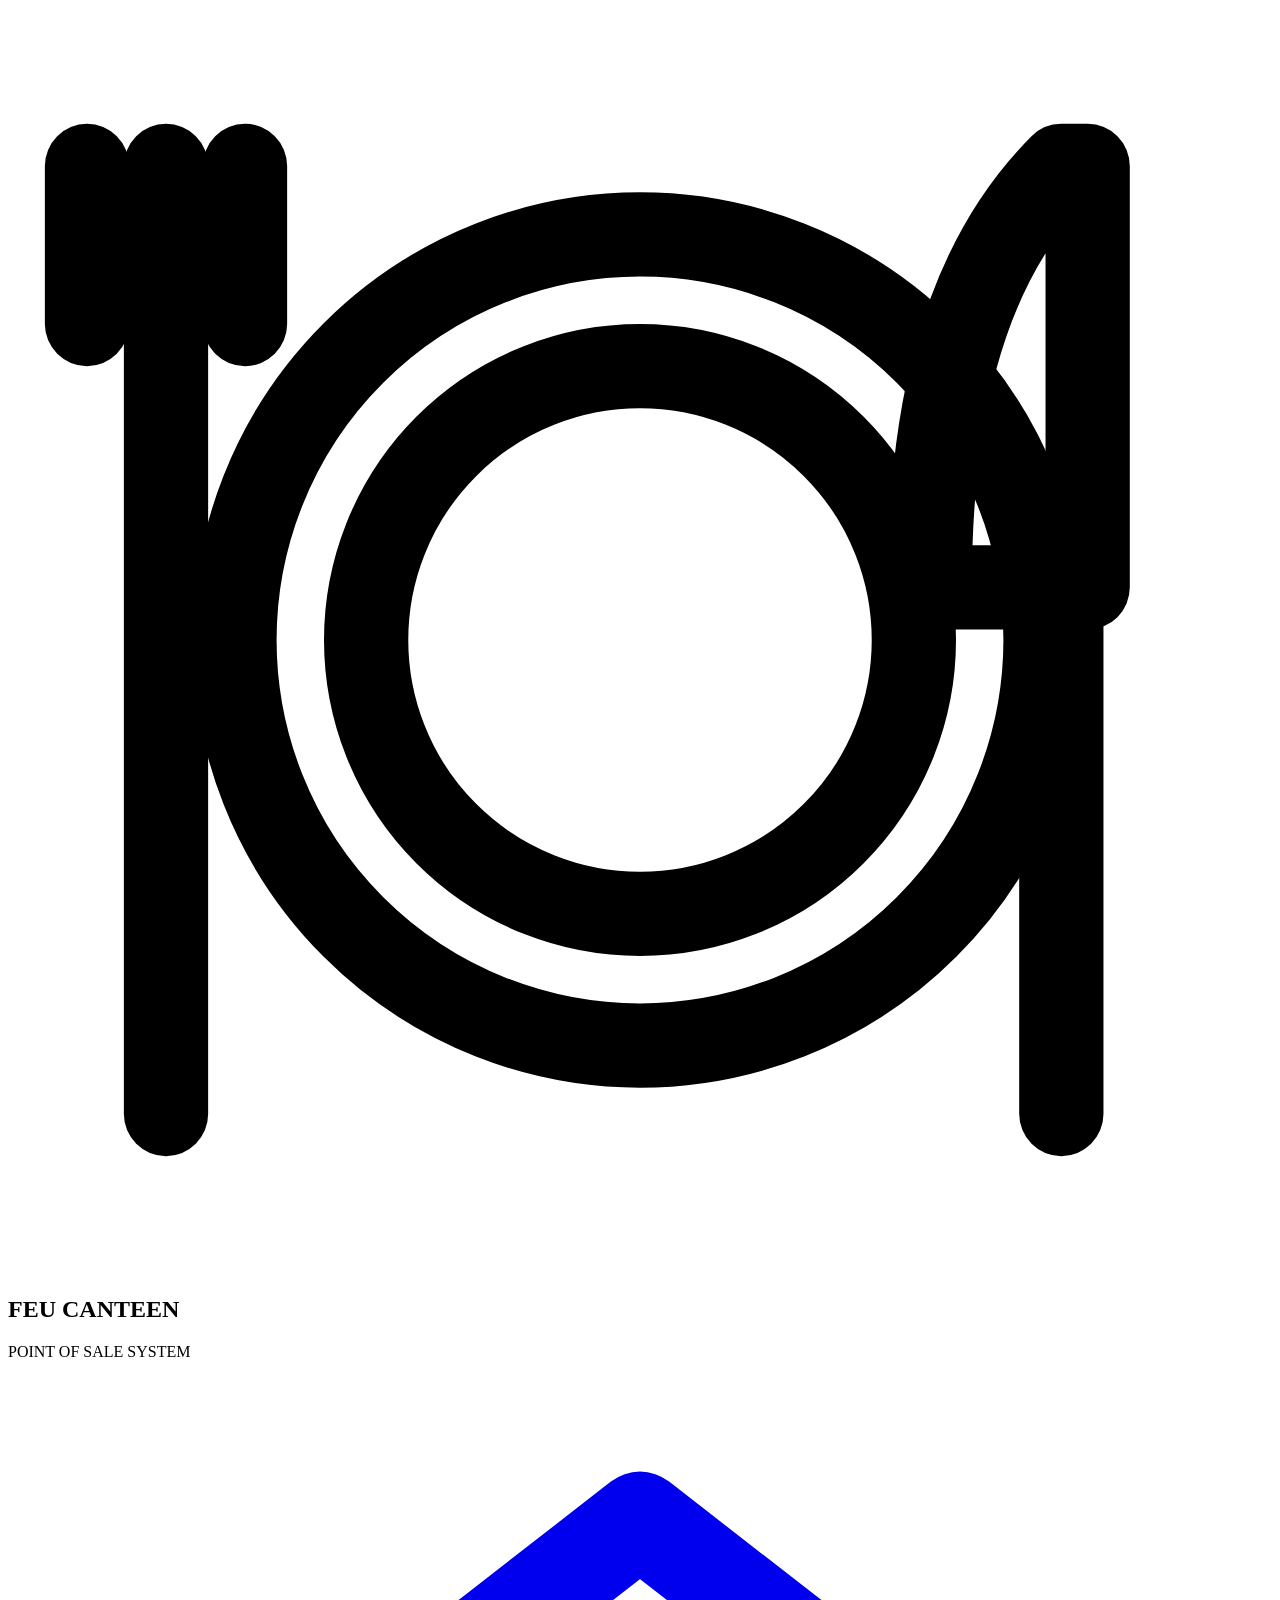
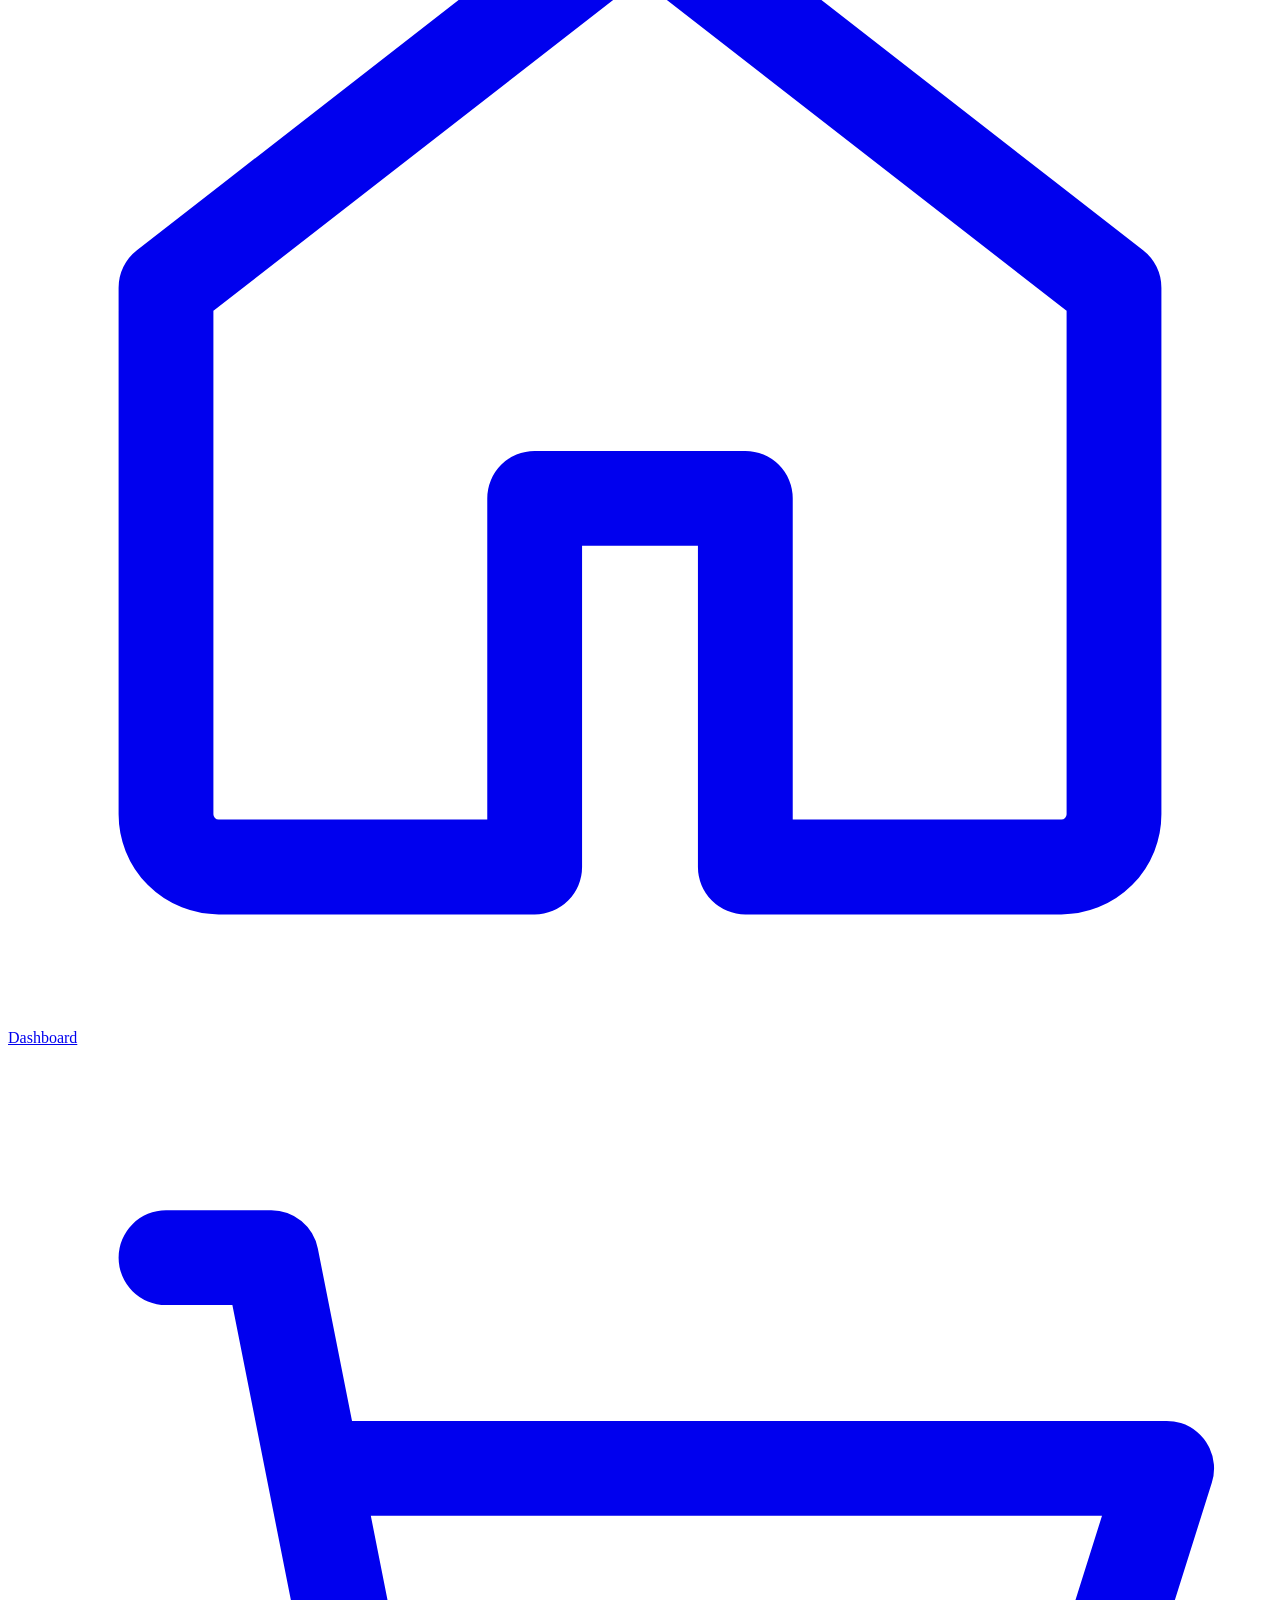
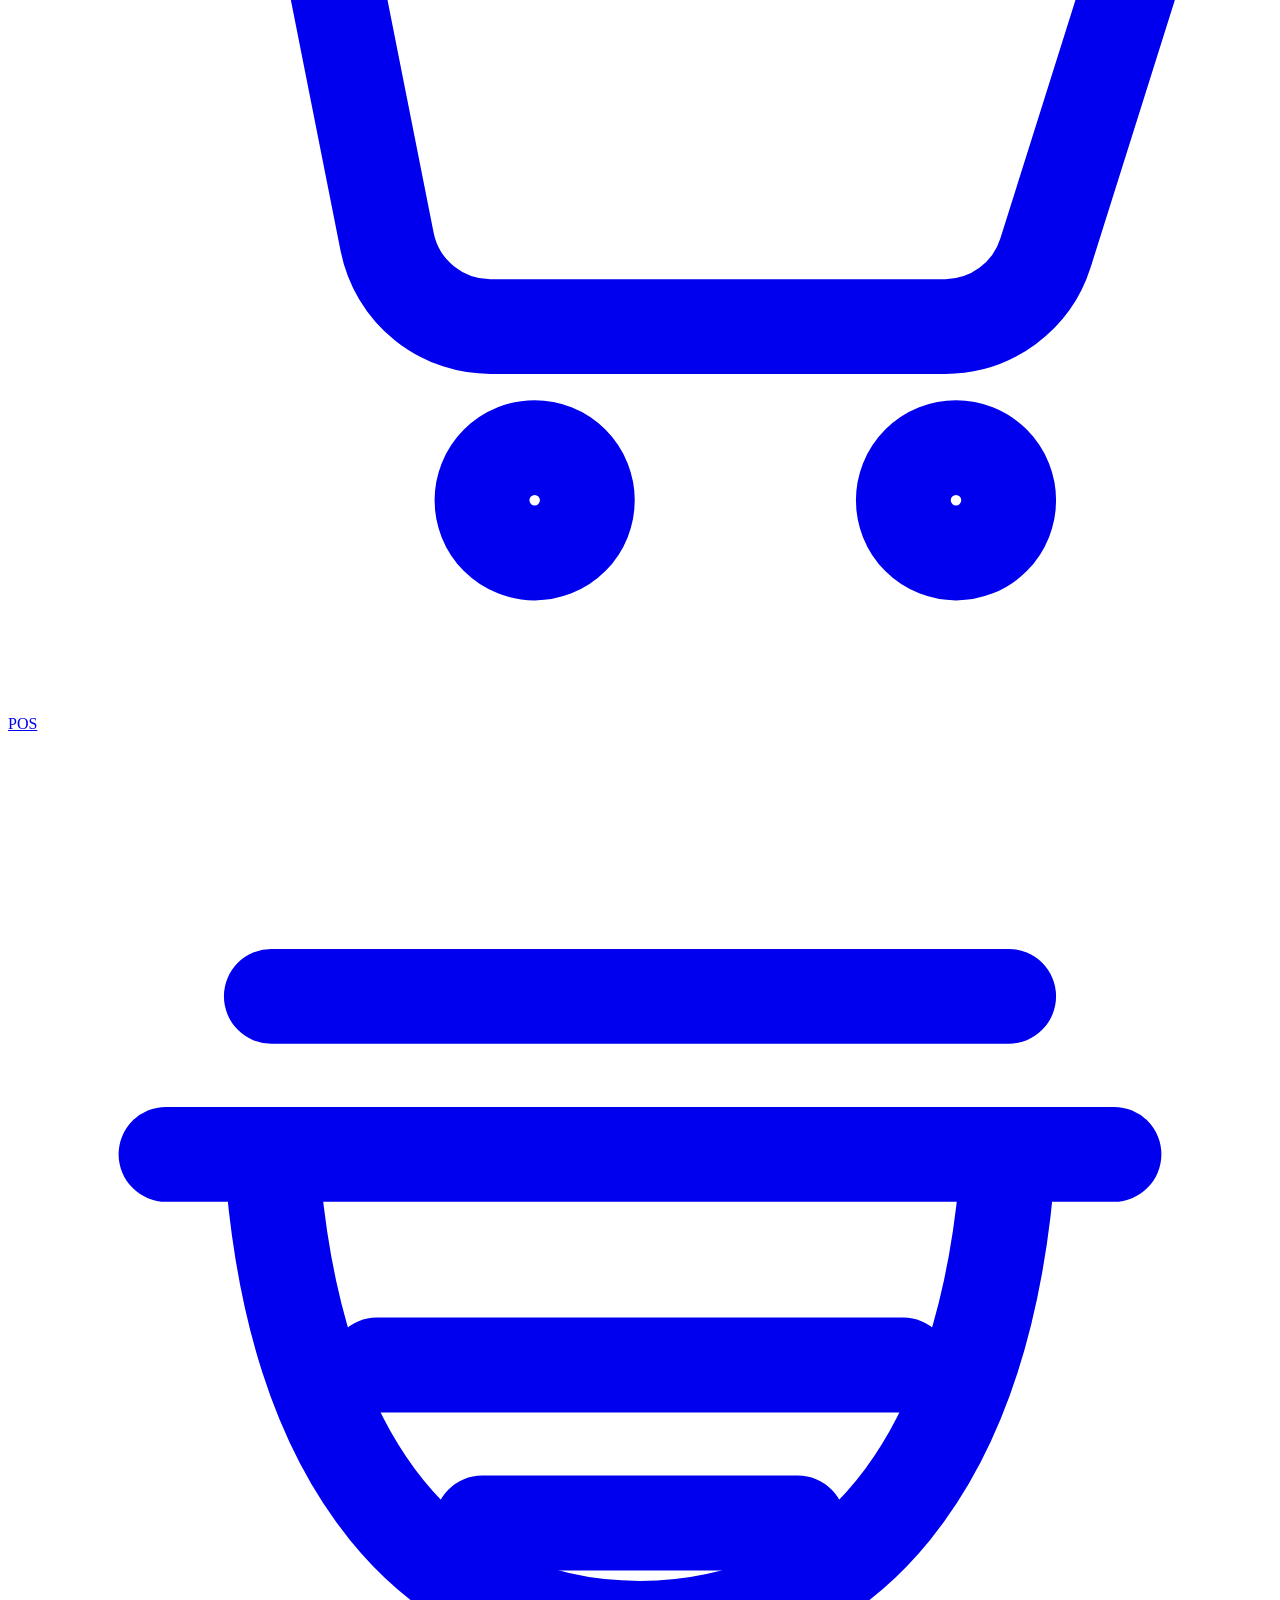
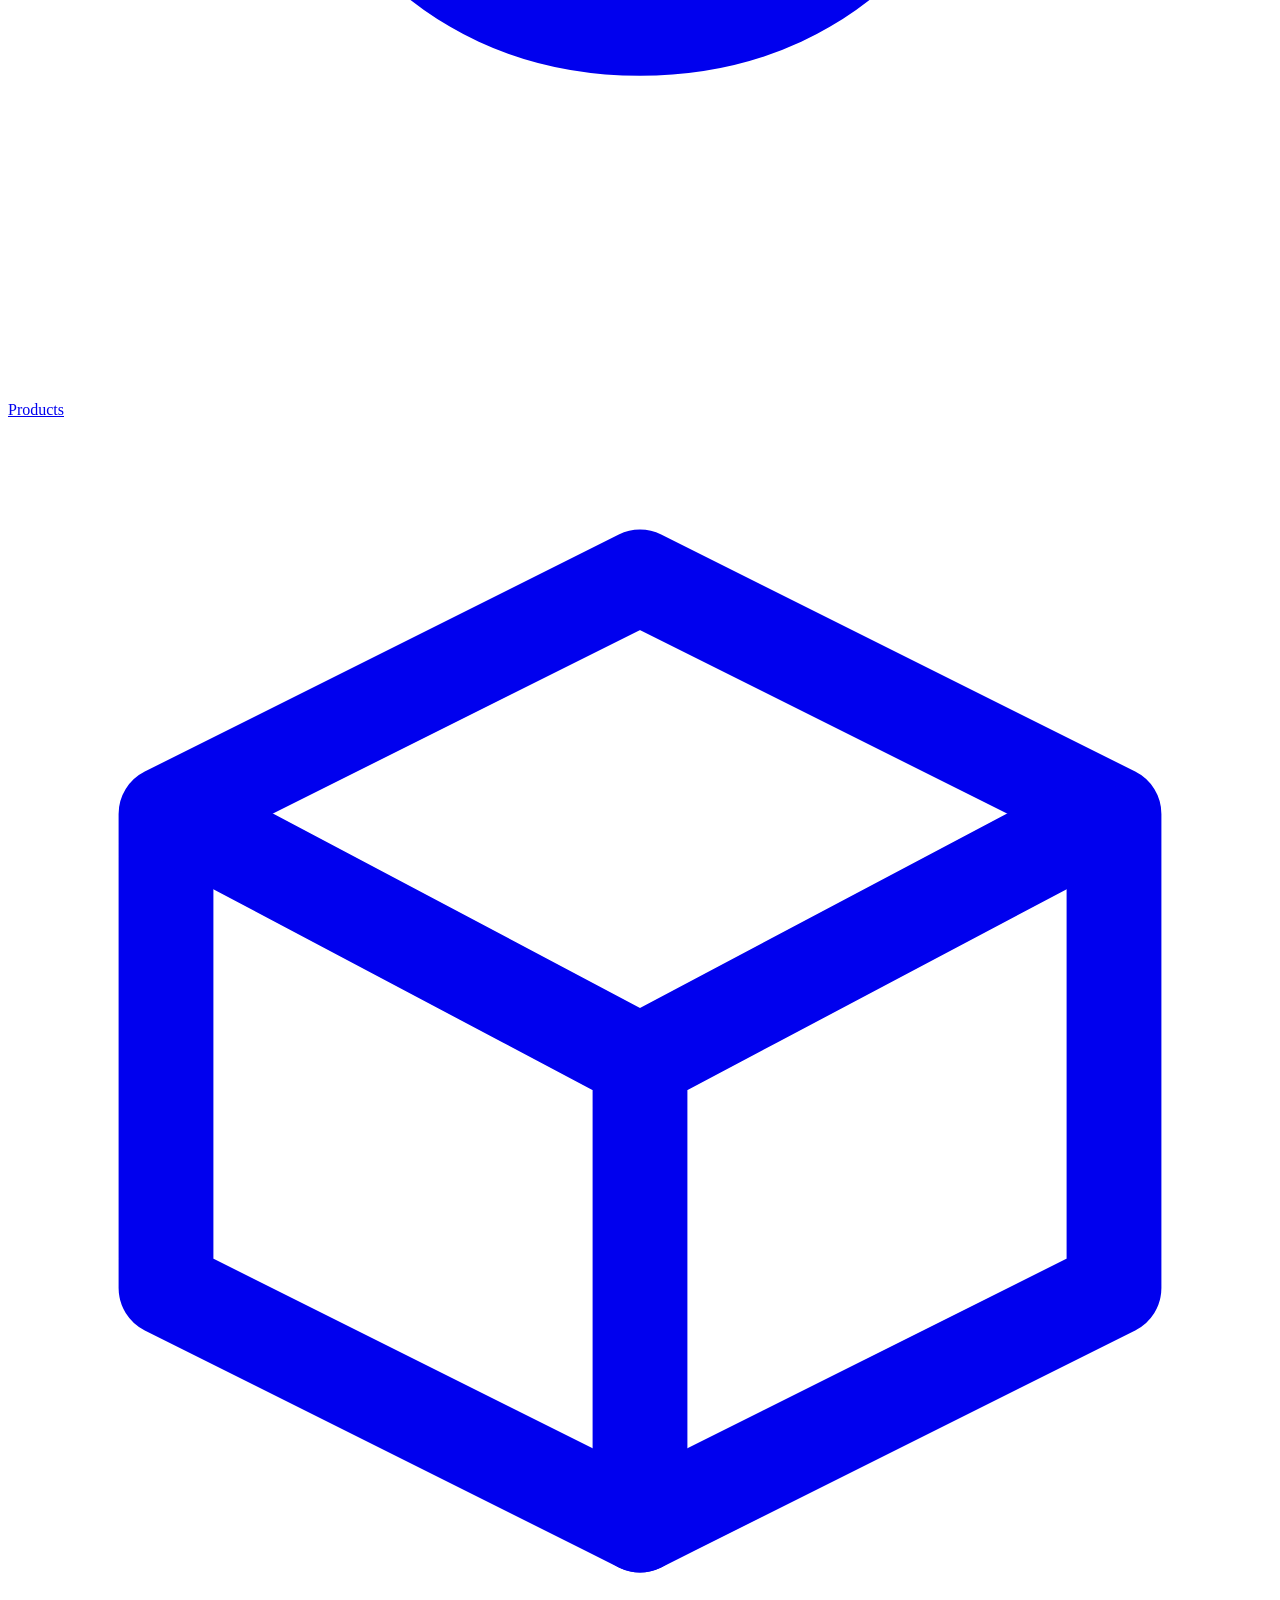
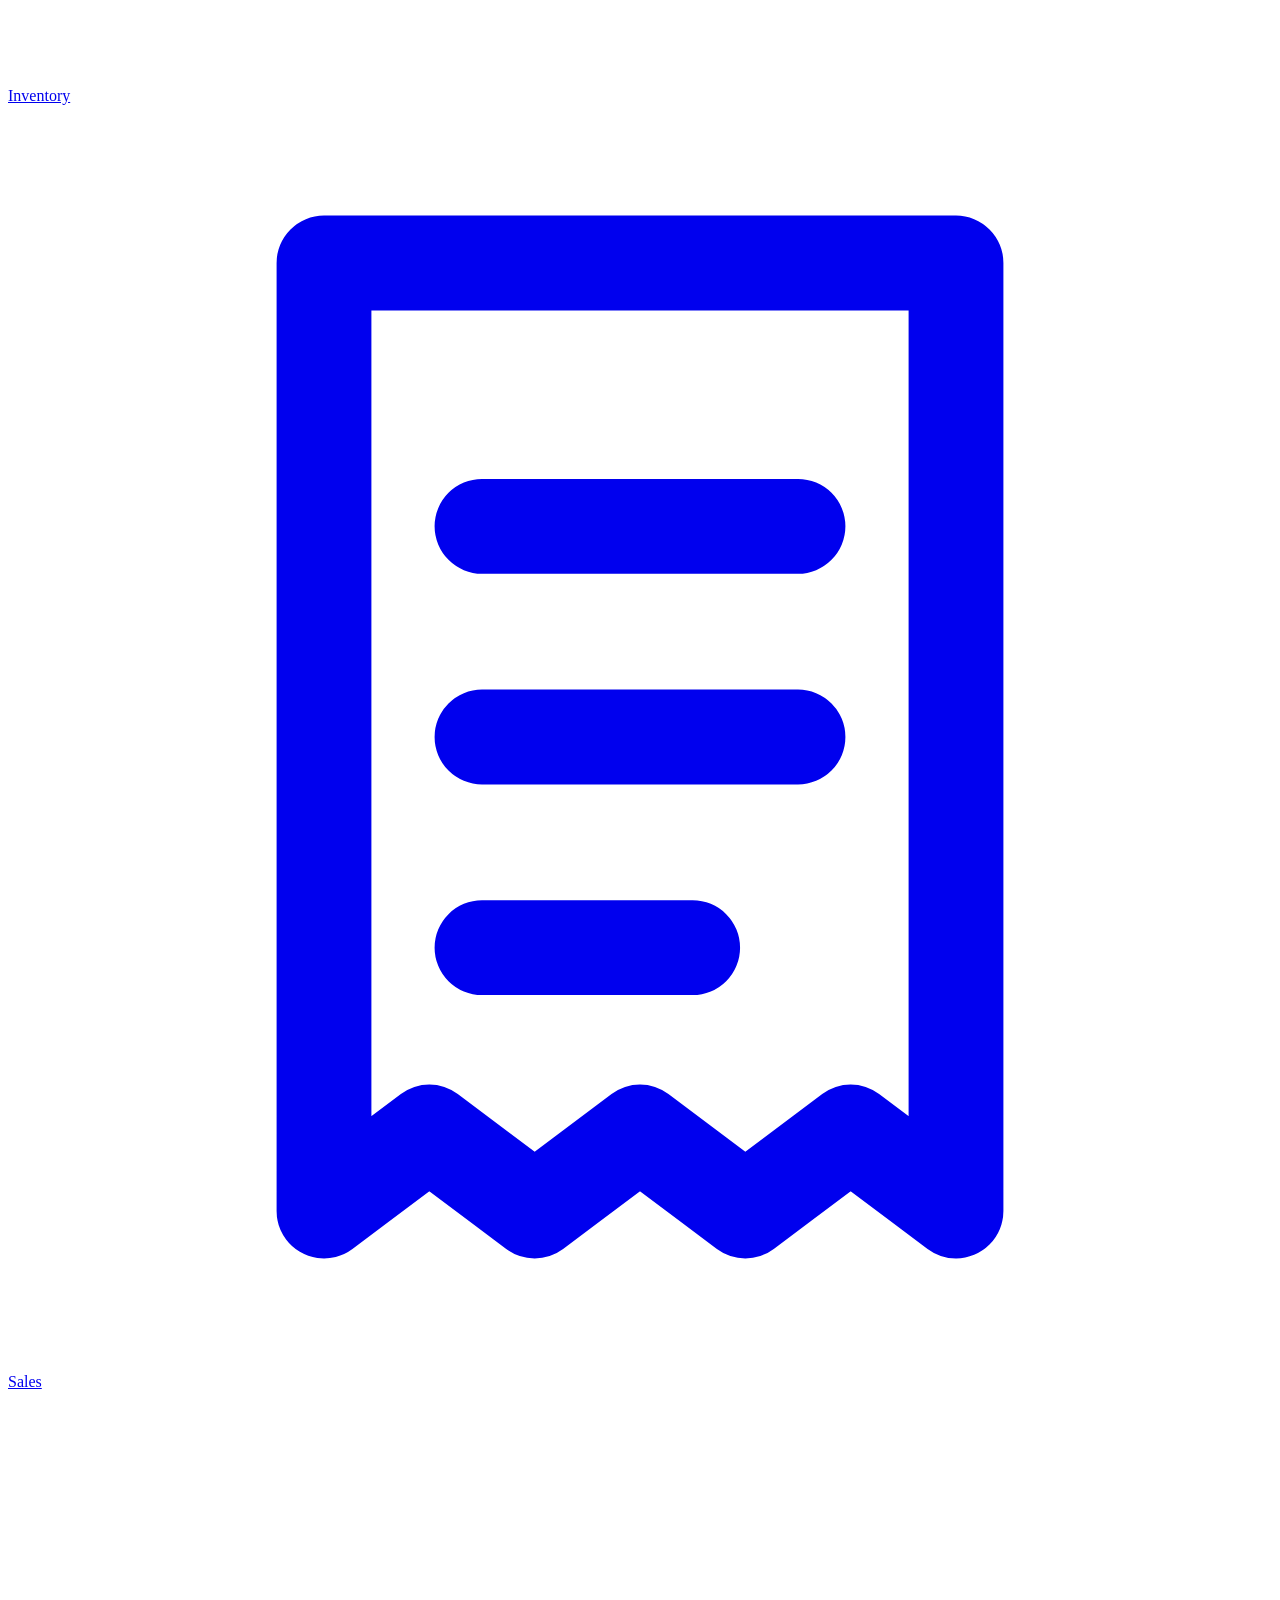
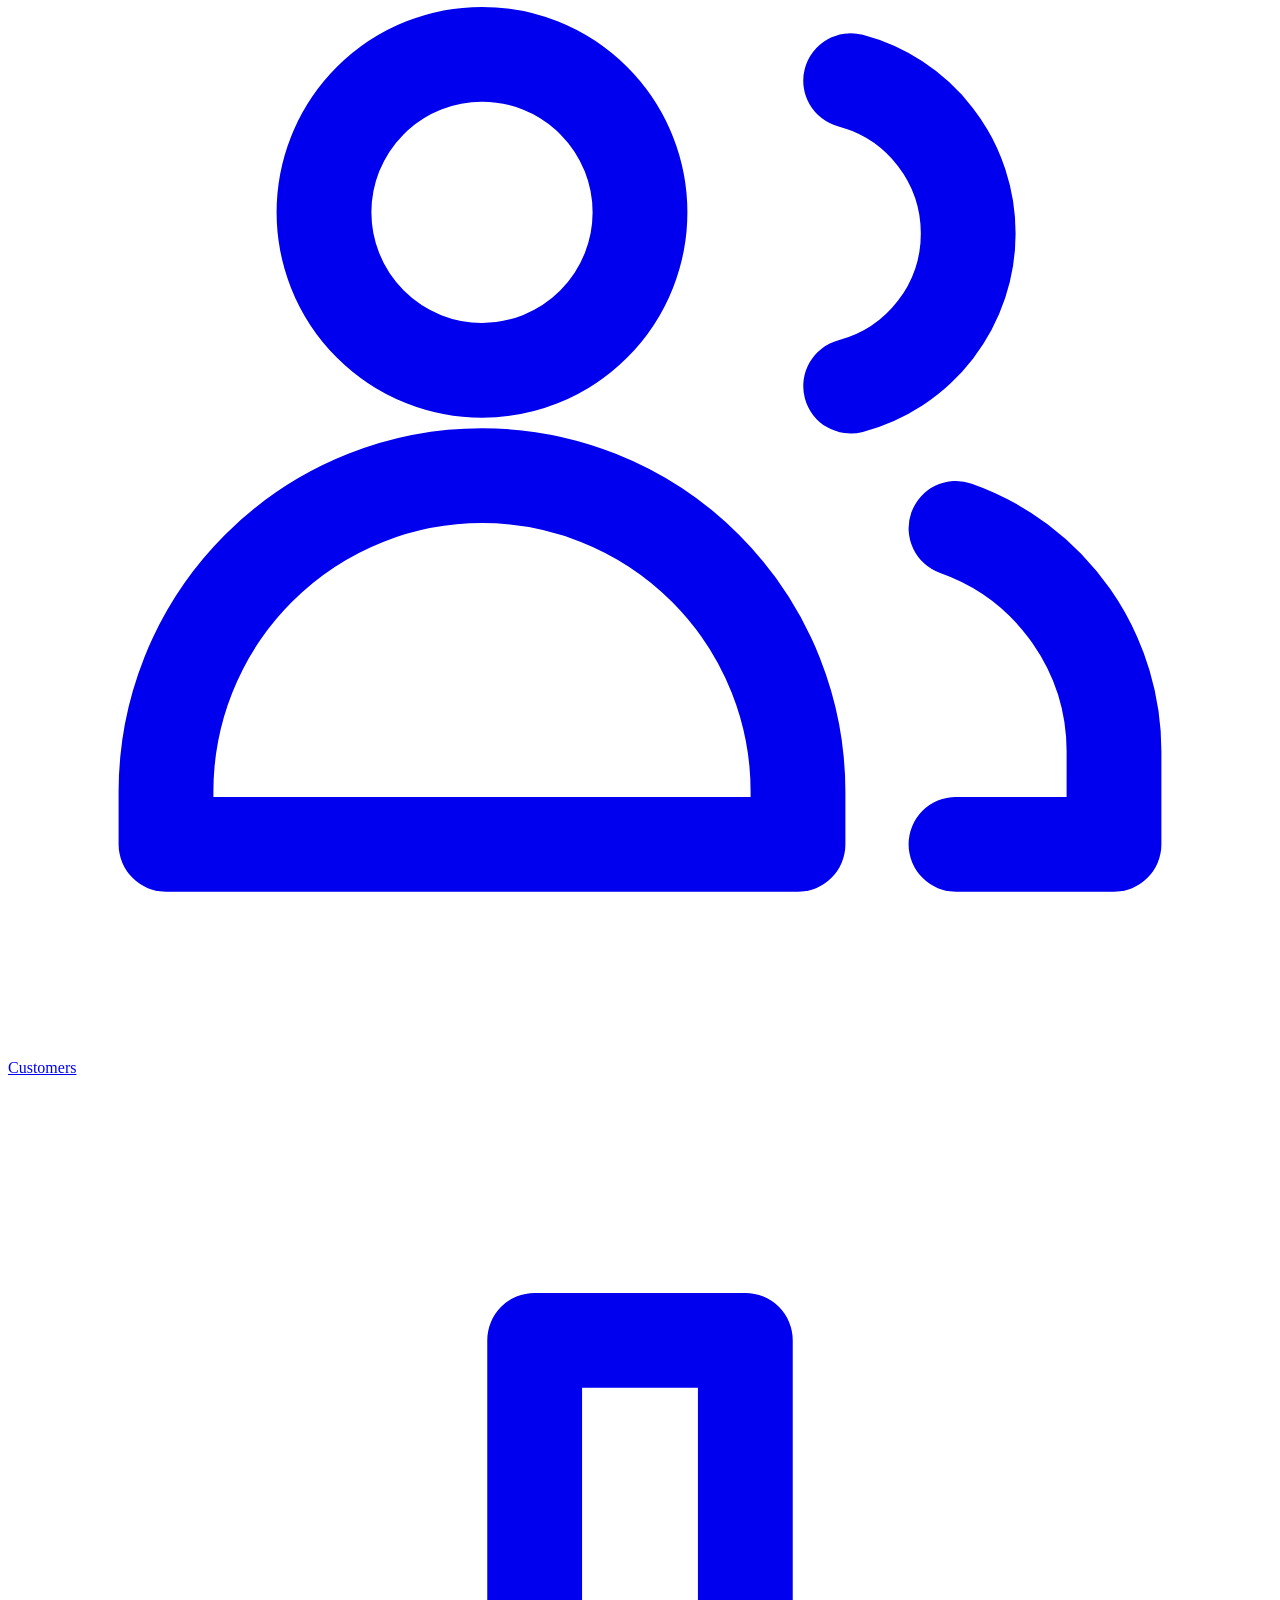
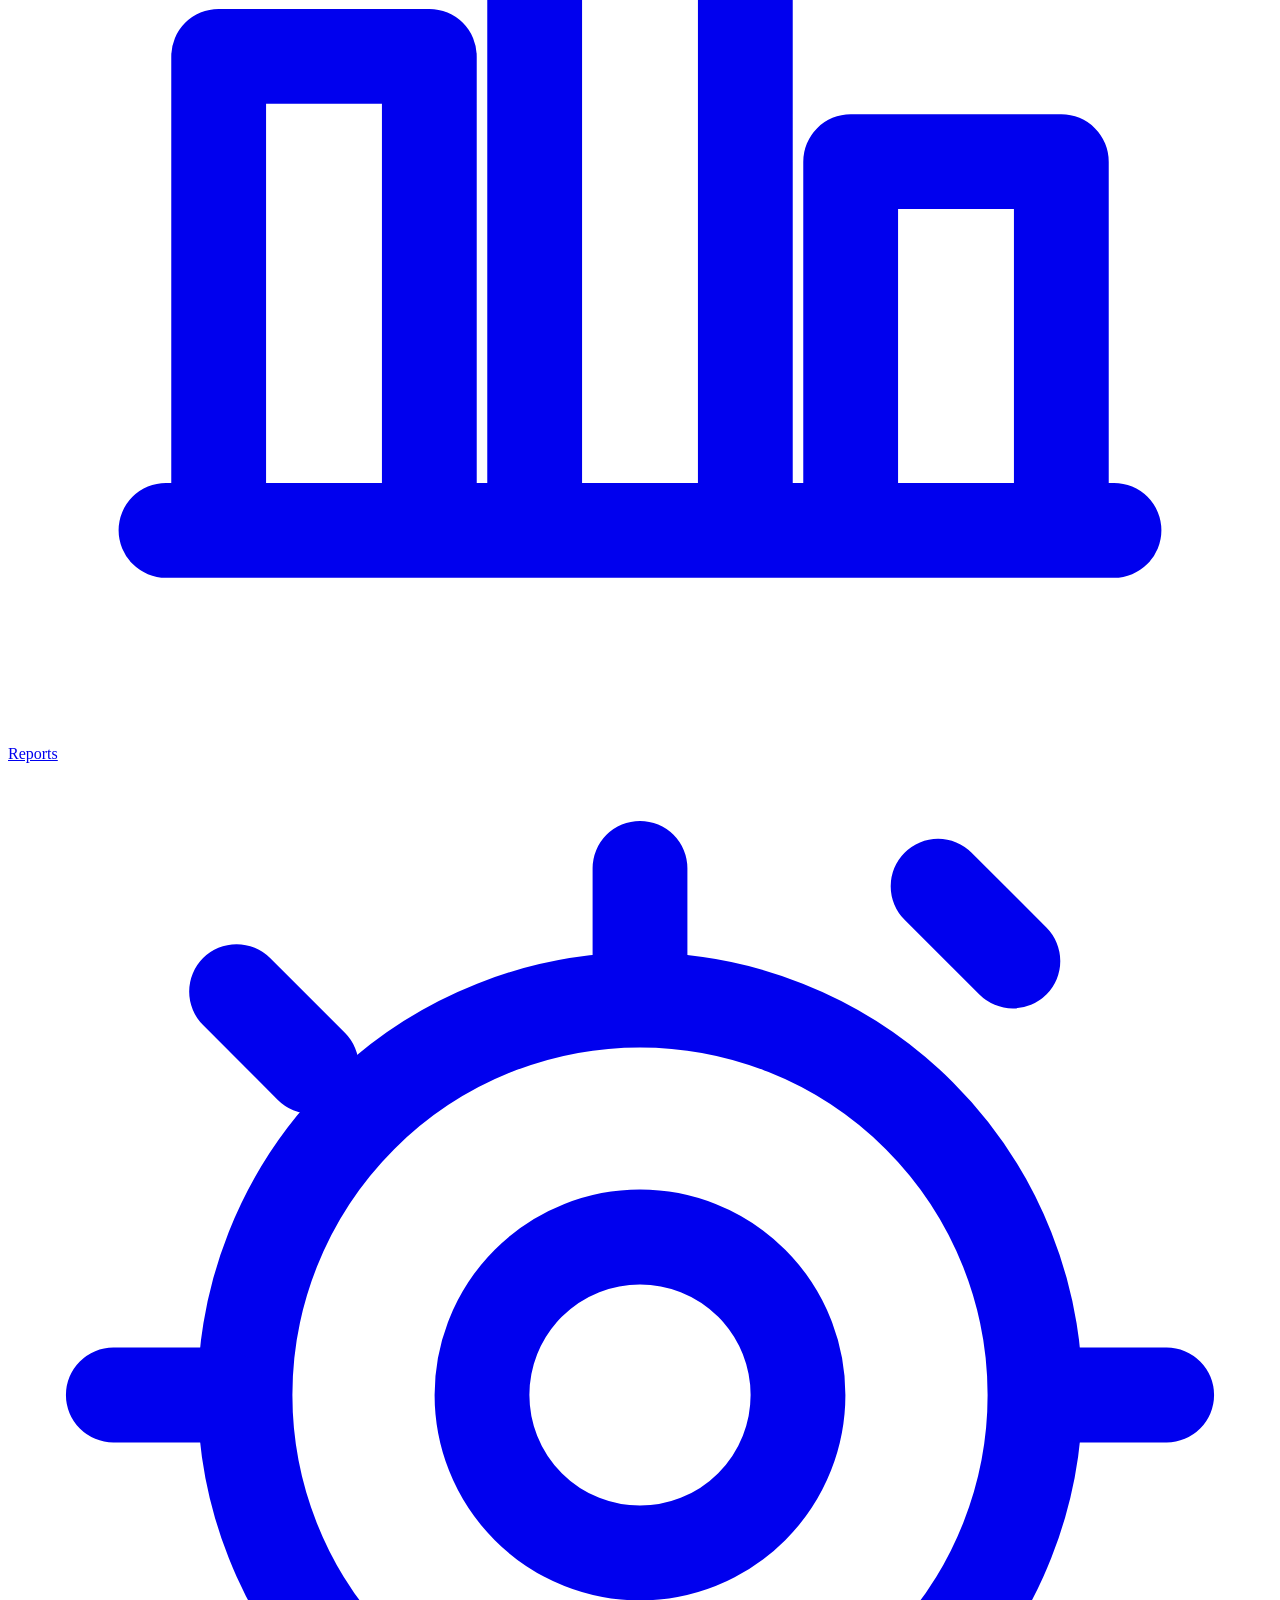
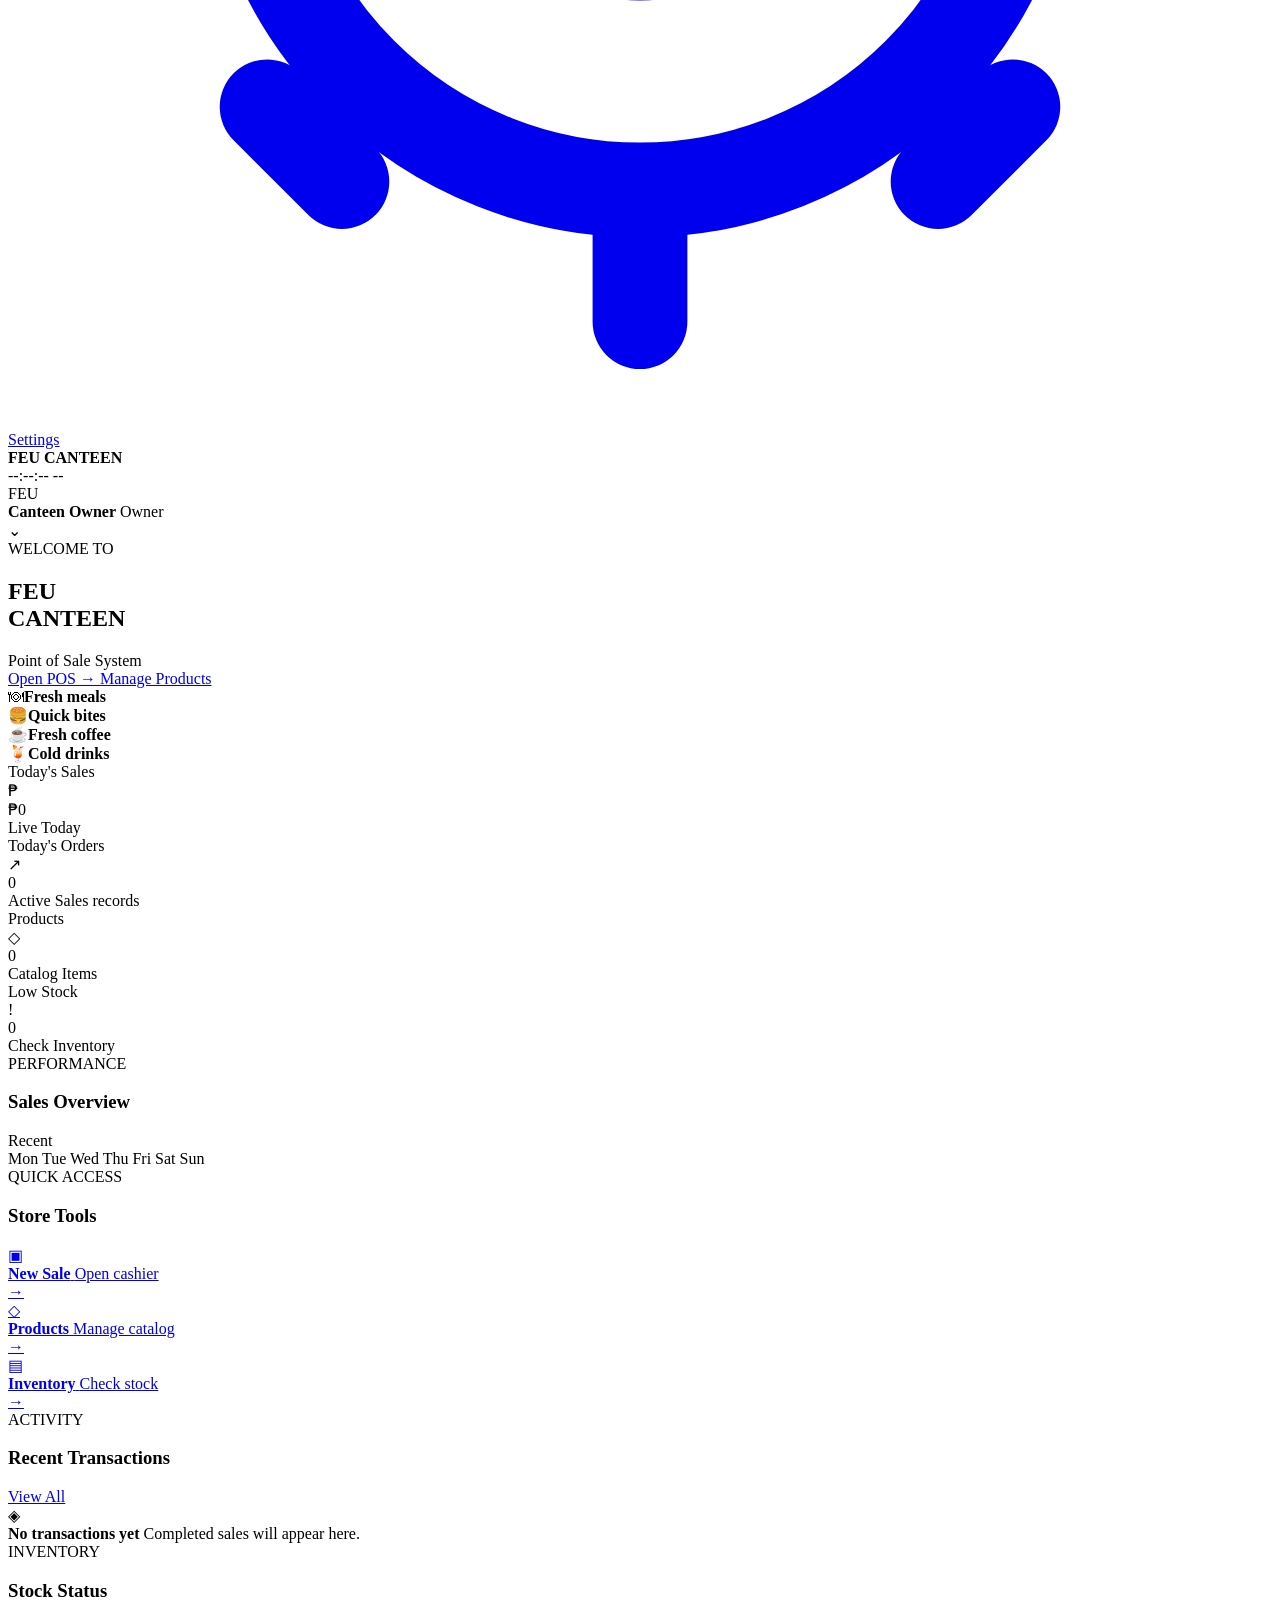
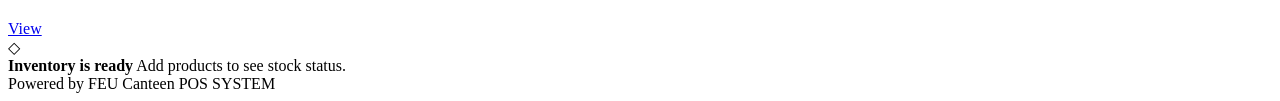
==== index.html @ 3f481189 "Add files via upload" ====
<!DOCTYPE html>
<html lang="en">
<head>
    <meta charset="UTF-8">
    <meta name="viewport" content="width=device-width, initial-scale=1.0">
    <title>FEU CANTEEN</title>
    <link rel="stylesheet" href="css/style.css">
    <link rel="stylesheet" href="css/canteen_motion.css">
    <link rel="stylesheet" href="css/canteen_theme.css">
</head>

<body>



    <aside class="sidebar">

        <div class="brand">
            <div class="brand-mark"><svg viewBox="0 0 24 24" fill="none" stroke="currentColor" stroke-width="1.6" stroke-linecap="round" stroke-linejoin="round" aria-hidden="true"><circle cx="12" cy="12" r="7.7"/><circle cx="12" cy="12" r="5.2"/><path d="M3 3v5m-1.5-5v3M4.5 3v3M3 8v13M20 3c-2 2-2.5 5-2.5 8h3V3zm0 8v10"/></svg></div>
            <div>
                <h1>FEU CANTEEN</h1><span>POINT OF SALE SYSTEM</span>
            </div>
        </div>

        <nav class="navigation">

            <a href="index.html" class="nav-item active">
                <span class="nav-icon"><svg viewBox="0 0 24 24" fill="none" stroke="currentColor" stroke-width="1.8" stroke-linecap="round" stroke-linejoin="round" aria-hidden="true"><path d="m3 10 9-7 9 7v10a1 1 0 0 1-1 1h-6v-7h-4v7H4a1 1 0 0 1-1-1z"/></svg></span>
                <span>Dashboard</span>
            </a>

            <a href="pages/pos.html" class="nav-item">
                <span class="nav-icon"><svg viewBox="0 0 24 24" fill="none" stroke="currentColor" stroke-width="1.8" stroke-linecap="round" stroke-linejoin="round" aria-hidden="true"><path d="M3 4h2l2.2 11.1a2 2 0 0 0 2 1.6h8.6a2 2 0 0 0 1.9-1.4L22 8H6"/><circle cx="10" cy="20" r="1"/><circle cx="18" cy="20" r="1"/></svg></span>
                <span>POS</span>
            </a>

            <a href="pages/products.html" class="nav-item">
                <span class="nav-icon"><svg viewBox="0 0 24 24" fill="none" stroke="currentColor" stroke-width="1.8" stroke-linecap="round" stroke-linejoin="round" aria-hidden="true"><path d="M3 8h18M5 8c.4 6 3.1 9 7 9s6.6-3 7-9"/><path d="M5 5h14M7 12h10M9 15h6"/></svg></span>
                <span>Products</span>
            </a>

            <a href="pages/inventory.html" class="nav-item">
                <span class="nav-icon"><svg viewBox="0 0 24 24" fill="none" stroke="currentColor" stroke-width="1.8" stroke-linecap="round" stroke-linejoin="round" aria-hidden="true"><path d="m12 3 9 4.5v9L12 21l-9-4.5v-9z"/><path d="m3.5 7.7 8.5 4.5 8.5-4.5M12 12.2V21"/></svg></span>
                <span>Inventory</span>
            </a>

            <a href="pages/sales.html" class="nav-item">
                <span class="nav-icon"><svg viewBox="0 0 24 24" fill="none" stroke="currentColor" stroke-width="1.8" stroke-linecap="round" stroke-linejoin="round" aria-hidden="true"><path d="M6 3h12v18l-2-1.5-2 1.5-2-1.5-2 1.5-2-1.5L6 21z"/><path d="M9 8h6M9 12h6M9 16h4"/></svg></span>
                <span>Sales</span>
            </a>

            <a href="pages/customers.html" class="nav-item">
                <span class="nav-icon"><svg viewBox="0 0 24 24" fill="none" stroke="currentColor" stroke-width="1.8" stroke-linecap="round" stroke-linejoin="round" aria-hidden="true"><circle cx="9" cy="8" r="3"/><path d="M3 20v-1a6 6 0 0 1 12 0v1zM16 5.5a3 3 0 0 1 0 5.8M18 14a4.5 4.5 0 0 1 3 4.3V20h-3"/></svg></span>
                <span>Customers</span>
            </a>

            <a href="pages/reports.html" class="nav-item">
                <span class="nav-icon"><svg viewBox="0 0 24 24" fill="none" stroke="currentColor" stroke-width="1.8" stroke-linecap="round" stroke-linejoin="round" aria-hidden="true"><path d="M4 20V11h4v9M10 20V5h4v15M16 20v-7h4v7M3 20h18"/></svg></span>
                <span>Reports</span>
            </a>
<a href="pages/settings.html" class="nav-item"><span class="nav-icon"><svg viewBox="0 0 24 24" fill="none" stroke="currentColor" stroke-width="1.8" stroke-linecap="round" stroke-linejoin="round" aria-hidden="true"><circle cx="12" cy="12" r="3"/><circle cx="12" cy="12" r="7.5"/><path d="M12 2v2m0 16v2M2 12h2m16 0h2m-4.34-9.66 1.42 1.42m-14.16 14.16 1.42 1.42m11.32 0 1.42-1.42M4.34 4.34 5.76 5.76"/></svg></span><span>Settings</span></a>
</nav>

    </aside>

    <main class="main-content">

        <header class="topbar">

            <div class="mobile-brand">
                <strong>FEU CANTEEN</strong>
            </div>

            <div class="topbar-right">

                <div class="live-time">
                    <span class="live-dot"></span>
                    <span id="liveTime">--:--:-- --</span>
                </div>

                <div class="profile">
                    <div class="profile-avatar"><span class="profile-avatar-text">FEU</span></div>

                    <div class="profile-info">
                        <strong>Canteen Owner</strong>
                        <span>Owner</span>
                    </div><span class="profile-chevron" aria-hidden="true">&#8964;</span>

                </div>

            </div>

        </header>

        <section class="dashboard">

            <div class="welcome">

                <div class="welcome-text">

                    <span class="eyebrow">
                        WELCOME TO
                    </span>

                    <h2>
                        FEU<br>
                        <span>CANTEEN</span>
                    </h2>
                    <div class="welcome-subtitle">Point of Sale System</div>

                    <div class="welcome-actions">

                        <a href="pages/pos.html" class="primary-button">
                            Open POS
                            <span>→</span>
                        </a>

                        <a href="pages/products.html" class="secondary-button">
                            Manage Products
                        </a>

                    </div>

                </div>

                <div class="canteen-display" aria-label="Canteen food selection"><div class="food-feature"><span>&#127869;</span><strong>Fresh meals</strong></div><div class="food-feature"><span>&#127828;</span><strong>Quick bites</strong></div><div class="food-feature"><span>&#9749;</span><strong>Fresh coffee</strong></div><div class="food-feature"><span>&#127865;</span><strong>Cold drinks</strong></div></div>

            </div>

            <div class="stats-grid">

                <div class="stat-card">

                    <div class="stat-top">
                        <span>Today's Sales</span>
                        <div class="stat-icon">₱</div>
                    </div>

                    <div class="stat-value">
                        ₱<span id="todaySales">0</span>
                    </div>

                    <div class="stat-bottom">
                        <span class="positive">Live</span>
                        <span>Today</span>
                    </div>

                </div>

                <div class="stat-card">

                    <div class="stat-top">
                        <span>Today's Orders</span>
                        <div class="stat-icon">↗</div>
                    </div>

                    <div class="stat-value" id="transactionCount">
                        0
                    </div>

                    <div class="stat-bottom">
                        <span class="positive">Active</span>
                        <span>Sales records</span>
                    </div>

                </div>

                <div class="stat-card">

                    <div class="stat-top">
                        <span>Products</span>
                        <div class="stat-icon">◇</div>
                    </div>

                    <div class="stat-value" id="productCount">
                        0
                    </div>

                    <div class="stat-bottom">
                        <span>Catalog</span>
                        <span>Items</span>
                    </div>

                </div>

                <div class="stat-card">

                    <div class="stat-top">
                        <span>Low Stock</span>
                        <div class="stat-icon">!</div>
                    </div>

                    <div class="stat-value" id="lowStockCount">
                        0
                    </div>

                    <div class="stat-bottom">
                        <span class="warning">Check</span>
                        <span>Inventory</span>
                    </div>

                </div>

            </div>

            <div class="content-grid">

                <div class="glass-panel sales-panel">

                    <div class="panel-header">

                        <div>
                            <span class="panel-label">
                                PERFORMANCE
                            </span>

                            <h3>
                                Sales Overview
                            </h3>
                        </div>

                        <span class="period">
                            Recent
                        </span>

                    </div>

                    <div class="chart">

                        <div class="chart-line line-one"></div>
                        <div class="chart-line line-two"></div>
                        <div class="chart-line line-three"></div>
                        <div class="chart-line line-four"></div>

                        <div class="chart-bars">

                            <div class="bar" style="height: 32%">
                                <span></span>
                            </div>

                            <div class="bar" style="height: 48%">
                                <span></span>
                            </div>

                            <div class="bar" style="height: 40%">
                                <span></span>
                            </div>

                            <div class="bar" style="height: 65%">
                                <span></span>
                            </div>

                            <div class="bar" style="height: 52%">
                                <span></span>
                            </div>

                            <div class="bar" style="height: 78%">
                                <span></span>
                            </div>

                            <div class="bar active-bar" style="height: 92%">
                                <span></span>
                            </div>

                        </div>

                        <div class="chart-days">
                            <span>Mon</span>
                            <span>Tue</span>
                            <span>Wed</span>
                            <span>Thu</span>
                            <span>Fri</span>
                            <span>Sat</span>
                            <span>Sun</span>
                        </div>

                    </div>

                </div>

                <div class="glass-panel quick-panel">

                    <div class="panel-header">

                        <div>
                            <span class="panel-label">
                                QUICK ACCESS
                            </span>

                            <h3>
                                Store Tools
                            </h3>
                        </div>

                    </div>

                    <div class="quick-actions">

                        <a href="pages/pos.html" class="quick-action">
                            <div class="quick-icon">▣</div>
                            <div>
                                <strong>New Sale</strong>
                                <span>Open cashier</span>
                            </div>
                            <b>→</b>
                        </a>

                        <a href="pages/products.html" class="quick-action">
                            <div class="quick-icon">◇</div>
                            <div>
                                <strong>Products</strong>
                                <span>Manage catalog</span>
                            </div>
                            <b>→</b>
                        </a>

                        <a href="pages/inventory.html" class="quick-action">
                            <div class="quick-icon">▤</div>
                            <div>
                                <strong>Inventory</strong>
                                <span>Check stock</span>
                            </div>
                            <b>→</b>
                        </a>

                    </div>

                </div>

            </div>

            <div class="bottom-grid">

                <div class="glass-panel recent-panel">

                    <div class="panel-header">

                        <div>
                            <span class="panel-label">
                                ACTIVITY
                            </span>

                            <h3>
                                Recent Transactions
                            </h3>
                        </div>

                        <a href="pages/sales.html">
                            View All
                        </a>

                    </div>

                    <div id="recentTransactions" class="transactions">

                        <div class="empty-state">
                            <div class="empty-icon">◈</div>
                            <strong>No transactions yet</strong>
                            <span>Completed sales will appear here.</span>
                        </div>

                    </div>

                </div>

                <div class="glass-panel stock-panel">

                    <div class="panel-header">

                        <div>
                            <span class="panel-label">
                                INVENTORY
                            </span>

                            <h3>
                                Stock Status
                            </h3>
                        </div>

                        <a href="pages/inventory.html">
                            View
                        </a>

                    </div>

                    <div id="stockStatus" class="stock-list">

                        <div class="empty-state">
                            <div class="empty-icon">◇</div>
                            <strong>Inventory is ready</strong>
                            <span>Add products to see stock status.</span>
                        </div>

                    </div>

                </div>

            </div>

        </section>

        <footer>
            <span>Powered by FEU Canteen</span>
            <span>POS SYSTEM</span>
        </footer>

    </main>

    <script src="js/store-scope.js"></script>
    <script src="js/app.js"></script>

</body>
</html>
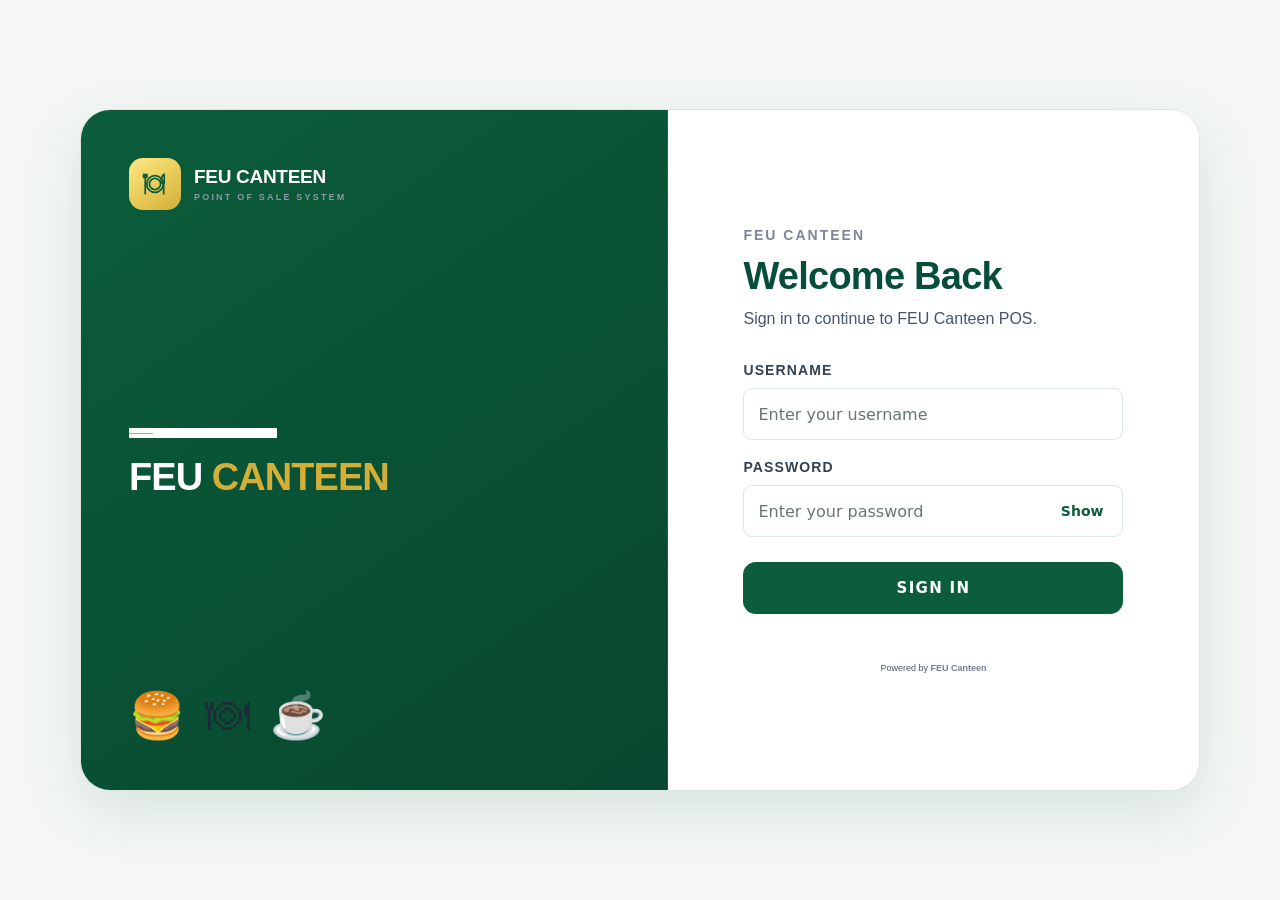
==== commit 19ae1c83: "Add files via upload" ====
--- a/index.html
+++ b/index.html
@@ -7,6 +7,7 @@
     <link rel="stylesheet" href="css/style.css">
     <link rel="stylesheet" href="css/canteen_motion.css">
     <link rel="stylesheet" href="css/canteen_theme.css">
+    <link rel="stylesheet" href="css/rent.css">
 </head>
 
 <body>
@@ -406,7 +407,7 @@
 
     </main>
 
-    <script src="js/store-scope.js"></script>
+    <script src="js/rent.js"></script>
     <script src="js/app.js"></script>
 
 </body>
--- a/css/style.css
+++ b/css/style.css
@@ -0,0 +1,1473 @@
+* {
+    box-sizing: border-box;
+    margin: 0;
+    padding: 0;
+}
+
+html {
+    scroll-behavior: smooth;
+}
+
+body {
+    min-height: 100vh;
+    font-family: Inter, Arial, sans-serif;
+    background: #080b14;
+    color: #f8fafc;
+    overflow-x: hidden;
+}
+
+a {
+    color: inherit;
+    text-decoration: none;
+}
+
+
+
+
+
+
+
+
+
+
+
+
+
+
+
+
+
+
+
+
+
+
+
+.sidebar {
+    position: fixed;
+    top: 0;
+    left: 0;
+    width: 260px;
+    height: 100vh;
+    padding: 28px 18px;
+    display: flex;
+    flex-direction: column;
+    background: rgba(8, 11, 20, 0.72);
+    border-right: 1px solid rgba(255, 255, 255, 0.08);
+
+    z-index: 20;
+}
+
+.brand {
+    display: flex;
+    align-items: center;
+    gap: 12px;
+    padding: 0 10px 35px;
+}
+
+.brand-mark {
+    width: 42px;
+    height: 42px;
+    display: grid;
+    place-items: center;
+    border-radius: 12px;
+    background: linear-gradient(135deg, #ffffff, #D4AF37);
+    color: #1F2937;
+    font-size: 21px;
+    font-weight: 800;
+    box-shadow: 0 0 30px rgba(212, 175, 55, 0.25);
+}
+
+.brand h1 {
+    font-size: 18px;
+    letter-spacing: -0.5px;
+}
+
+.brand span {
+    display: block;
+    margin-top: 2px;
+    color: #8b93a7;
+    font-size: 10px;
+    letter-spacing: 1.5px;
+    text-transform: uppercase;
+}
+
+.navigation {
+    display: flex;
+    flex-direction: column;
+    gap: 7px;
+}
+
+.nav-item {
+    position: relative;
+    display: flex;
+    align-items: center;
+    gap: 13px;
+    padding: 12px 14px;
+    border-radius: 10px;
+    color: #8e96aa;
+    font-size: 13px;
+    font-weight: 500;
+    transition: 0.3s ease;
+}
+
+.nav-item:hover {
+    color: #ffffff;
+    background: rgba(255, 255, 255, 0.06);
+    transform: translateX(4px);
+}
+
+.nav-item.active {
+    color: #ffffff;
+    background: rgba(255, 255, 255, 0.09);
+    box-shadow: inset 0 0 0 1px rgba(255, 255, 255, 0.06);
+}
+
+.nav-item.active::before {
+    content: "";
+    position: absolute;
+    left: 0;
+    width: 3px;
+    height: 20px;
+    border-radius: 0 5px 5px 0;
+    background: #D4AF37;
+    box-shadow: 0 0 15px rgba(212, 175, 55, 0.8);
+}
+
+.nav-icon {
+    width: 21px;
+    text-align: center;
+    font-size: 17px;
+}
+
+.sidebar-bottom {
+    margin-top: auto;
+}
+
+.system-status {
+    display: flex;
+    align-items: center;
+    gap: 10px;
+    margin: 18px 5px 0;
+    padding: 12px;
+    border: 1px solid rgba(255, 255, 255, 0.07);
+    border-radius: 12px;
+    background: rgba(255, 255, 255, 0.035);
+}
+
+.status-dot {
+    width: 8px;
+    height: 8px;
+    flex-shrink: 0;
+    border-radius: 50%;
+    background: #34d399;
+    box-shadow: 0 0 12px rgba(52, 211, 153, 0.8);
+    animation: pulse 2s infinite;
+}
+
+@keyframes pulse {
+    50% {
+        opacity: 0.4;
+        transform: scale(0.75);
+    }
+}
+
+.system-status strong {
+    display: block;
+    font-size: 11px;
+}
+
+.system-status small {
+    display: block;
+    margin-top: 3px;
+    color: #71798d;
+    font-size: 9px;
+}
+
+.main-content {
+    min-height: 100vh;
+    margin-left: 260px;
+}
+
+.topbar {
+    height: 78px;
+    padding: 0 42px;
+    display: flex;
+    align-items: center;
+    justify-content: space-between;
+    border-bottom: 1px solid rgba(255, 255, 255, 0.07);
+    background: rgba(8, 11, 20, 0.32);
+
+}
+
+.mobile-brand {
+    display: none;
+}
+
+.topbar-right {
+    width: 100%;
+    display: flex;
+    justify-content: flex-end;
+    align-items: center;
+    gap: 28px;
+}
+
+.live-time {
+    display: flex;
+    align-items: center;
+    gap: 8px;
+    color: #9da5b8;
+    font-size: 12px;
+    font-variant-numeric: tabular-nums;
+}
+
+.live-dot {
+    width: 6px;
+    height: 6px;
+    border-radius: 50%;
+    background: #34d399;
+    box-shadow: 0 0 10px #34d399;
+}
+
+.profile {
+    display: flex;
+    align-items: center;
+    gap: 10px;
+}
+
+.profile-avatar {
+    width: 36px;
+    height: 36px;
+    display: grid;
+    place-items: center;
+    border-radius: 50%;
+    background: linear-gradient(135deg, #D4AF37, #F5E8B0);
+    color: #0B5D3B;
+    font-weight: 800;
+    font-size: 13px;
+}
+
+.profile-info strong {
+    display: block;
+    font-size: 12px;
+}
+
+.profile-info span {
+    display: block;
+    margin-top: 2px;
+    color: #747d91;
+    font-size: 10px;
+}
+
+.dashboard {
+    max-width: 1500px;
+    margin: auto;
+    padding: 38px 42px 30px;
+}
+
+.welcome {
+    position: relative;
+    min-height: 320px;
+    display: flex;
+    justify-content: space-between;
+    align-items: center;
+    padding: 45px 55px;
+    overflow: hidden;
+    border: 1px solid rgba(255, 255, 255, 0.08);
+    border-radius: 25px;
+    background: linear-gradient(120deg, rgba(255, 255, 255, 0.075), rgba(255, 255, 255, 0.025));
+
+    animation: reveal 0.8s ease both;
+}
+
+.welcome::after {
+    content: "";
+    position: absolute;
+    width: 400px;
+    height: 400px;
+    right: 10%;
+    top: -250px;
+    border-radius: 50%;
+    border: 1px solid rgba(255, 255, 255, 0.08);
+}
+
+.eyebrow,
+.panel-label {
+    color: #D4AF37;
+    font-size: 9px;
+    font-weight: 700;
+    letter-spacing: 2.5px;
+}
+
+.welcome h2 {
+    margin-top: 12px;
+    font-family: "Playfair Display", Georgia, serif;
+    font-size: clamp(40px, 5vw, 66px);
+    line-height: 0.98;
+    letter-spacing: -2px;
+}
+
+.welcome h2 span {
+    color: #D4AF37;
+}
+
+.welcome p {
+    max-width: 480px;
+    margin-top: 20px;
+    color: #8d96aa;
+    font-size: 13px;
+    line-height: 1.8;
+}
+
+.welcome-actions {
+    display: flex;
+    gap: 10px;
+    margin-top: 27px;
+}
+
+.primary-button,
+.secondary-button {
+    display: inline-flex;
+    align-items: center;
+    justify-content: center;
+    gap: 18px;
+    min-height: 45px;
+    padding: 0 18px;
+    border-radius: 9px;
+    font-size: 11px;
+    font-weight: 700;
+    transition: 0.3s ease;
+}
+
+.primary-button {
+    color: #151221;
+    background: #f8fafc;
+}
+
+.primary-button:hover {
+    transform: translateY(-3px);
+    box-shadow: 0 12px 30px rgba(255, 255, 255, 0.15);
+}
+
+.secondary-button {
+    color: #d9ddea;
+    border: 1px solid rgba(255, 255, 255, 0.12);
+    background: rgba(255, 255, 255, 0.04);
+}
+
+.secondary-button:hover {
+    background: rgba(255, 255, 255, 0.08);
+    transform: translateY(-3px);
+}
+
+
+
+
+
+
+
+.ring-one {
+    width: 190px;
+    height: 190px;
+    animation: rotateRing 15s linear infinite;
+}
+
+.ring-two {
+    width: 280px;
+    height: 280px;
+    border-style: dashed;
+    animation: rotateRingReverse 20s linear infinite;
+}
+
+@keyframes rotateRing {
+    to {
+        transform: translate(-50%, -50%) rotate(360deg);
+    }
+}
+
+@keyframes rotateRingReverse {
+    to {
+        transform: translate(-50%, -50%) rotate(-360deg);
+    }
+}
+
+
+
+
+
+
+
+
+
+@keyframes cardFloatOne {
+    50% {
+        transform: translateY(-13px) rotate(5deg);
+    }
+}
+
+@keyframes cardFloatTwo {
+    50% {
+        transform: translateY(12px) rotate(-5deg);
+    }
+}
+
+@keyframes cardFloatThree {
+    50% {
+        transform: translateY(-9px) rotate(-4deg);
+    }
+}
+
+.stats-grid {
+    display: grid;
+    grid-template-columns: repeat(4, 1fr);
+    gap: 15px;
+    margin-top: 18px;
+}
+
+.stat-card,
+.glass-panel {
+    border: 1px solid rgba(255, 255, 255, 0.08);
+    background: rgba(255, 255, 255, 0.045);
+
+}
+
+.stat-card {
+    padding: 20px;
+    border-radius: 16px;
+    transition: 0.35s ease;
+    animation: reveal 0.8s ease both;
+}
+
+.stat-card:hover {
+    transform: translateY(-5px);
+    border-color: rgba(212, 175, 55, 0.25);
+    background: rgba(255, 255, 255, 0.065);
+}
+
+.stat-top {
+    display: flex;
+    align-items: center;
+    justify-content: space-between;
+    color: #8992a6;
+    font-size: 11px;
+}
+
+.stat-icon {
+    width: 30px;
+    height: 30px;
+    display: grid;
+    place-items: center;
+    border-radius: 8px;
+    color: #D4AF37;
+    background: rgba(212, 175, 55, 0.08);
+    font-weight: 700;
+}
+
+.stat-value {
+    margin-top: 15px;
+    font-size: 28px;
+    font-weight: 700;
+    letter-spacing: -1px;
+}
+
+.stat-bottom {
+    display: flex;
+    gap: 8px;
+    margin-top: 9px;
+    color: #626b7f;
+    font-size: 9px;
+}
+
+.positive {
+    color: #6ee7b7;
+}
+
+.warning {
+    color: #fbbf24;
+}
+
+.content-grid {
+    display: grid;
+    grid-template-columns: 1.6fr 1fr;
+    gap: 15px;
+    margin-top: 18px;
+}
+
+.bottom-grid {
+    display: grid;
+    grid-template-columns: 1.3fr 1fr;
+    gap: 15px;
+    margin-top: 18px;
+}
+
+.glass-panel {
+    border-radius: 16px;
+    padding: 22px;
+    animation: reveal 0.9s ease both;
+}
+
+.panel-header {
+    display: flex;
+    justify-content: space-between;
+    align-items: flex-start;
+}
+
+.panel-header h3 {
+    margin-top: 6px;
+    font-size: 15px;
+}
+
+.panel-header a,
+.period {
+    color: #8f98ad;
+    font-size: 10px;
+}
+
+.panel-header a:hover {
+    color: #ffffff;
+}
+
+.chart {
+    position: relative;
+    height: 220px;
+    margin-top: 25px;
+}
+
+.chart-line {
+    position: absolute;
+    left: 0;
+    right: 0;
+    border-top: 1px solid rgba(255, 255, 255, 0.055);
+}
+
+.line-one {
+    top: 15%;
+}
+
+.line-two {
+    top: 40%;
+}
+
+.line-three {
+    top: 65%;
+}
+
+.line-four {
+    top: 90%;
+}
+
+.chart-bars {
+    position: absolute;
+    inset: 15% 0 10% 0;
+    display: flex;
+    align-items: flex-end;
+    justify-content: space-around;
+    gap: 20px;
+}
+
+.bar {
+    position: relative;
+    width: 28px;
+    max-width: 12%;
+    border-radius: 7px 7px 2px 2px;
+    background: linear-gradient(to top, rgba(212, 175, 55, 0.15), rgba(212, 175, 55, 0.5));
+    transform-origin: bottom;
+    animation: barGrow 1.2s ease both;
+}
+
+.bar span {
+    position: absolute;
+    top: 0;
+    left: 50%;
+    width: 5px;
+    height: 5px;
+    border-radius: 50%;
+    transform: translate(-50%, -50%);
+    background: #F5E8B0;
+    box-shadow: 0 0 12px #D4AF37;
+}
+
+.active-bar {
+    background: linear-gradient(to top, rgba(212, 175, 55, 0.2), rgba(212, 175, 55, 0.7));
+}
+
+.active-bar span {
+    background: #F5E8B0;
+    box-shadow: 0 0 14px #F5E8B0;
+}
+
+@keyframes barGrow {
+    from {
+        transform: scaleY(0);
+    }
+
+    to {
+        transform: scaleY(1);
+    }
+}
+
+.chart-days {
+    position: absolute;
+    bottom: -3px;
+    left: 0;
+    right: 0;
+    display: flex;
+    justify-content: space-around;
+    color: #626b7f;
+    font-size: 9px;
+}
+
+.quick-actions {
+    display: flex;
+    flex-direction: column;
+    gap: 10px;
+    margin-top: 18px;
+}
+
+.quick-action {
+    display: flex;
+    align-items: center;
+    gap: 12px;
+    padding: 12px;
+    border-radius: 10px;
+    border: 1px solid transparent;
+    background: rgba(255, 255, 255, 0.035);
+    transition: 0.3s ease;
+}
+
+.quick-action:hover {
+    transform: translateX(5px);
+    border-color: rgba(255, 255, 255, 0.08);
+    background: rgba(255, 255, 255, 0.07);
+}
+
+.quick-icon {
+    width: 35px;
+    height: 35px;
+    display: grid;
+    place-items: center;
+    border-radius: 9px;
+    background: rgba(212, 175, 55, 0.09);
+    color: #D4AF37;
+}
+
+.quick-action strong {
+    display: block;
+    font-size: 11px;
+}
+
+.quick-action span {
+    display: block;
+    margin-top: 3px;
+    color: #687186;
+    font-size: 9px;
+}
+
+.quick-action b {
+    margin-left: auto;
+    color: #687186;
+    font-size: 15px;
+}
+
+.transactions,
+.stock-list {
+    margin-top: 17px;
+}
+
+.empty-state {
+    min-height: 130px;
+    display: flex;
+    flex-direction: column;
+    align-items: center;
+    justify-content: center;
+    gap: 5px;
+    color: #70798d;
+    text-align: center;
+}
+
+.empty-icon {
+    margin-bottom: 5px;
+    color: #a99ddd;
+    font-size: 23px;
+}
+
+.empty-state strong {
+    color: #aeb6c7;
+    font-size: 11px;
+}
+
+.empty-state span {
+    font-size: 9px;
+}
+
+.transaction {
+    display: flex;
+    align-items: center;
+    gap: 12px;
+    padding: 12px 0;
+    border-bottom: 1px solid rgba(255, 255, 255, 0.055);
+}
+
+.transaction:last-child {
+    border-bottom: none;
+}
+
+.transaction-icon {
+    width: 35px;
+    height: 35px;
+    display: grid;
+    place-items: center;
+    border-radius: 9px;
+    background: rgba(52, 211, 153, 0.08);
+    color: #6ee7b7;
+}
+
+.transaction-info {
+    flex: 1;
+}
+
+.transaction-info strong {
+    display: block;
+    font-size: 11px;
+}
+
+.transaction-info span {
+    display: block;
+    margin-top: 3px;
+    color: #626b7f;
+    font-size: 9px;
+}
+
+.transaction-total {
+    font-size: 11px;
+    font-weight: 700;
+}
+
+.stock-item {
+    display: flex;
+    align-items: center;
+    gap: 12px;
+    padding: 11px 0;
+    border-bottom: 1px solid rgba(255, 255, 255, 0.055);
+}
+
+.stock-item:last-child {
+    border-bottom: none;
+}
+
+.stock-image {
+    width: 35px;
+    height: 35px;
+    display: grid;
+    place-items: center;
+    border-radius: 9px;
+    background: rgba(255, 255, 255, 0.06);
+    font-size: 17px;
+}
+
+.stock-info {
+    flex: 1;
+}
+
+.stock-info strong {
+    display: block;
+    font-size: 10px;
+}
+
+.stock-info span {
+    display: block;
+    margin-top: 3px;
+    color: #626b7f;
+    font-size: 9px;
+}
+
+.stock-number {
+    font-size: 10px;
+    font-weight: 700;
+}
+
+.stock-number.low {
+    color: #fbbf24;
+}
+
+.stock-number.good {
+    color: #6ee7b7;
+}
+
+footer {
+    display: flex;
+    justify-content: space-between;
+    max-width: 1500px;
+    margin: auto;
+    padding: 15px 42px 25px;
+    color: #50596c;
+    font-size: 9px;
+}
+
+@keyframes reveal {
+    from {
+        opacity: 0;
+        transform: translateY(15px);
+    }
+
+    to {
+        opacity: 1;
+        transform: translateY(0);
+    }
+}
+
+@media (max-width: 1100px) {
+
+    .sidebar {
+        width: 220px;
+    }
+
+    .main-content {
+        margin-left: 220px;
+    }
+
+    .dashboard {
+        padding: 28px;
+    }
+
+    .topbar {
+        padding: 0 28px;
+    }
+
+    .welcome {
+        padding: 35px;
+    }
+
+
+
+    .stats-grid {
+        grid-template-columns: repeat(2, 1fr);
+    }
+
+}
+
+@media (max-width: 800px) {
+
+    .sidebar {
+        position: relative;
+        width: 100%;
+        height: auto;
+        padding: 15px;
+        border-right: none;
+        border-bottom: 1px solid rgba(255, 255, 255, 0.08);
+    }
+
+    .brand {
+        padding-bottom: 15px;
+    }
+
+    .navigation {
+        flex-direction: row;
+        overflow-x: auto;
+        padding-bottom: 4px;
+        scrollbar-width: thin;
+    }
+
+    .nav-item {
+        white-space: nowrap;
+        min-width: 120px;
+        justify-content: center;
+    }
+
+    .nav-item.active::before {
+        left: 12px;
+        right: 12px;
+        width: auto;
+        height: 3px;
+        bottom: 4px;
+        top: auto;
+        border-radius: 4px 4px 0 0;
+    }
+
+    .sidebar-bottom {
+        display: flex;
+        align-items: center;
+        gap: 10px;
+        margin-top: 10px;
+    }
+
+    .system-status {
+        margin: 0;
+        flex: 1;
+    }
+
+    .main-content {
+        margin-left: 0;
+    }
+
+    .topbar {
+        height: 65px;
+        padding: 0 20px;
+    }
+
+    .mobile-brand {
+        display: block;
+    }
+
+    .topbar-right {
+        gap: 14px;
+    }
+
+    .dashboard {
+        padding: 20px;
+    }
+
+    .welcome {
+        min-height: auto;
+        padding: 30px 22px;
+        flex-direction: column;
+        align-items: flex-start;
+        gap: 18px;
+    }
+
+
+
+    .content-grid,
+    .bottom-grid {
+        grid-template-columns: 1fr;
+    }
+
+    footer {
+        padding: 15px 20px;
+    }
+
+}
+
+@media (max-width: 550px) {
+
+    .topbar {
+        height: 60px;
+        padding: 0 14px;
+    }
+
+    .topbar-right {
+        width: auto;
+        gap: 10px;
+    }
+
+    .profile-info {
+        display: none;
+    }
+
+    .live-time {
+        display: none;
+    }
+
+    .dashboard {
+        padding: 14px;
+    }
+
+    .welcome {
+        padding: 22px 18px 20px;
+        border-radius: 18px;
+    }
+
+    .welcome h2 {
+        font-size: 36px;
+        letter-spacing: -1.5px;
+    }
+
+    .welcome p {
+        margin-top: 14px;
+        font-size: 12px;
+        line-height: 1.7;
+    }
+
+    .welcome-actions {
+        flex-direction: column;
+        width: 100%;
+    }
+
+    .primary-button,
+    .secondary-button {
+        width: 100%;
+    }
+
+    .stats-grid {
+        grid-template-columns: 1fr;
+    }
+
+    .chart-bars {
+        gap: 8px;
+    }
+
+    .nav-item {
+        min-width: 102px;
+        padding: 10px 12px;
+        font-size: 12px;
+    }
+
+}
+
+@media (max-width: 420px) {
+
+    .brand h1 {
+        font-size: 16px;
+    }
+
+    .brand-mark {
+        width: 36px;
+        height: 36px;
+        font-size: 18px;
+    }
+
+    .welcome h2 {
+        font-size: 30px;
+    }
+
+    .system-status {
+        padding: 10px 8px;
+    }
+
+    .system-status strong {
+        font-size: 10px;
+    }
+
+    .system-status small {
+        font-size: 8px;
+    }
+
+}
+
+@media (max-width: 390px) {
+
+    .sidebar {
+        padding: 12px 10px 10px;
+    }
+
+    .brand {
+        gap: 8px;
+        padding: 0 6px 12px;
+    }
+
+    .brand-mark {
+        width: 32px;
+        height: 32px;
+        font-size: 16px;
+    }
+
+    .navigation {
+        display: flex;
+        flex-wrap: wrap;
+        gap: 6px;
+        overflow: visible;
+    }
+
+    .nav-item {
+        flex: 1 1 calc(33.333% - 6px);
+        min-width: 0;
+        justify-content: center;
+        gap: 6px;
+        padding: 8px 6px;
+        font-size: 9px;
+        text-align: center;
+    }
+
+    .nav-item span:last-child {
+        white-space: normal;
+        line-height: 1.2;
+    }
+
+    .nav-icon {
+        font-size: 14px;
+    }
+
+    .sidebar-bottom {
+        margin-top: 8px;
+    }
+
+    .system-status {
+        padding: 8px 9px;
+    }
+
+    .system-status strong {
+        font-size: 9px;
+    }
+
+    .system-status small {
+        font-size: 7px;
+    }
+
+}
+
+/* Shared responsive layer for the page-specific POS surfaces. */
+@media (max-width: 1100px) {
+    .products-panel,
+    .inventory-panel,
+    .sales-panel,
+    .report-panel,
+    .settings-card,
+    .customers-panel,
+    .account-card {
+        max-width: 100%;
+    }
+
+    .product-table,
+    .inventory-table,
+    .sales-table,
+    .report-table,
+    .expense-table,
+    .staff-performance-table,
+    .customer-table,
+    .staff-table {
+        max-width: 100%;
+    }
+
+    .account-grid,
+    .account-card,
+    .staff-table-wrap {
+        min-width: 0;
+        max-width: 100%;
+    }
+}
+
+@media (max-width: 900px) {
+    body {
+        overflow-x: hidden;
+    }
+
+    .sidebar {
+        position: fixed !important;
+        top: 0;
+        left: 0;
+        width: min(290px, 86vw) !important;
+        height: 100dvh !important;
+        max-height: 100dvh;
+        padding: 22px 16px !important;
+        overflow-y: auto;
+        border-right: 1px solid rgba(255,255,255,.10) !important;
+        border-bottom: none !important;
+        transform: translateX(-105%);
+        transition: transform .35s var(--motion-ease), box-shadow .35s ease;
+        z-index: 1001;
+    }
+
+    .mobile-nav-open .sidebar {
+        transform: translateX(0);
+        box-shadow: 24px 0 60px rgba(0,0,0,.38);
+    }
+
+    .navigation {
+        flex-direction: column !important;
+        overflow: visible !important;
+        padding-bottom: 0 !important;
+    }
+
+    .nav-item {
+        min-width: 0 !important;
+        justify-content: flex-start !important;
+        min-height: 44px;
+    }
+
+    .nav-item.active::before {
+        left: 0 !important;
+        right: auto !important;
+        top: 50% !important;
+        bottom: auto !important;
+        width: 3px !important;
+        height: 20px !important;
+        transform: translateY(-50%);
+    }
+
+    .sidebar-bottom {
+        display: block !important;
+        margin-top: auto !important;
+    }
+
+    .system-status {
+        margin: 18px 5px 0 !important;
+    }
+
+    .mobile-menu-button {
+        display: grid;
+        place-content: center;
+        gap: 4px;
+        width: 42px;
+        height: 42px;
+        flex: 0 0 42px;
+        padding: 9px;
+        border: 1px solid rgba(255,255,255,.10);
+        border-radius: 10px;
+        background: rgba(255,255,255,.055);
+        color: #fff;
+        cursor: pointer;
+        transition: transform .25s var(--motion-ease), background .25s ease;
+        z-index: 1002;
+    }
+
+    .mobile-menu-button:hover {
+        transform: translateY(-2px);
+        background: rgba(255,255,255,.10);
+    }
+
+    .mobile-menu-button span {
+        display: block;
+        width: 18px;
+        height: 2px;
+        border-radius: 2px;
+        background: currentColor;
+    }
+
+    .mobile-nav-overlay {
+        position: fixed;
+        inset: 0;
+        display: block;
+        width: 100%;
+        height: 100%;
+        border: 0;
+        background: rgba(2,4,10,.62);
+        opacity: 0;
+        pointer-events: none;
+        transition: opacity .35s ease;
+        z-index: 1000;
+    }
+
+    .mobile-nav-open .mobile-nav-overlay {
+        opacity: 1;
+        pointer-events: auto;
+    }
+
+    .main-content {
+        margin-left: 0 !important;
+        min-width: 0;
+    }
+
+    .topbar {
+        min-height: 65px;
+        height: auto;
+        padding: 11px 20px !important;
+        gap: 12px;
+    }
+
+    .topbar-right {
+        min-width: 0;
+        gap: 12px;
+    }
+
+    .profile-info strong,
+    .profile-info span {
+        overflow: hidden;
+        max-width: 22vw;
+        text-overflow: ellipsis;
+        white-space: nowrap;
+    }
+
+    footer {
+        padding-left: 20px !important;
+        padding-right: 20px !important;
+    }
+
+    input,
+    select,
+    textarea,
+    button {
+        touch-action: manipulation;
+    }
+
+    .modal-overlay,
+    .product-modal-overlay,
+    .customer-modal-overlay,
+    .inventory-overlay {
+        padding: 12px !important;
+        align-items: flex-start;
+        overflow-y: auto;
+    }
+
+    .modal-box,
+    .sale-modal,
+    .product-modal,
+    .customer-modal,
+    .inventory-modal,
+    .payment-modal,
+    .receipt-modal {
+        width: min(100%, 680px) !important;
+        max-height: calc(100dvh - 24px) !important;
+        margin: auto 0;
+    }
+}
+
+@media (max-width: 700px) {
+    .topbar {
+        padding: 10px 14px !important;
+    }
+
+    .mobile-brand {
+        display: block !important;
+        min-width: 0;
+    }
+
+    .topbar-right {
+        width: auto !important;
+        margin-left: auto;
+    }
+
+    .profile-info {
+        display: none !important;
+    }
+
+    .report-actions,
+    .settings-actions,
+    .modal-actions,
+    .welcome-actions {
+        flex-wrap: wrap;
+    }
+
+    .report-actions > *,
+    .settings-actions > *,
+    .modal-actions > * {
+        min-height: 42px;
+    }
+
+    .products-toolbar,
+    .inventory-toolbar,
+    .sales-toolbar,
+    .expense-toolbar,
+    .financial-filter-controls,
+    .category-add-form,
+    .data-actions {
+        width: 100%;
+        flex-direction: column;
+    }
+
+    .products-search,
+    .products-filter,
+    .inventory-search,
+    .inventory-filter,
+    .history-button,
+    .sales-search,
+    .sales-filter,
+    .sales-date-range,
+    .expense-filter,
+    .financial-filter,
+    .category-input,
+    .data-button {
+        width: 100% !important;
+        min-width: 0 !important;
+        max-width: 100%;
+    }
+
+    .report-table-wrap,
+    .expense-table-wrap,
+    .staff-performance-table-wrap,
+    .products-panel,
+    .inventory-panel,
+    .sales-panel {
+        overflow-x: auto !important;
+        -webkit-overflow-scrolling: touch;
+    }
+
+    .form-grid,
+    .settings-form,
+    .modal-form,
+    .account-grid,
+    .content-grid,
+    .bottom-grid,
+    .pos-layout {
+        grid-template-columns: 1fr !important;
+    }
+
+    .form-group.full,
+    .settings-field.full {
+        grid-column: auto !important;
+    }
+
+    .pos-page,
+    .products-page,
+    .inventory-page,
+    .sales-page,
+    .reports-page,
+    .customers-page,
+    .settings-page,
+    .account-page {
+        width: 100%;
+        max-width: 100%;
+        padding-left: 14px !important;
+        padding-right: 14px !important;
+    }
+
+    .inventory-stats,
+    .product-stats,
+    .sales-stats,
+    .report-stats,
+    .financial-summary,
+    .system-grid {
+        grid-template-columns: 1fr !important;
+    }
+
+    .report-panel,
+    .settings-card,
+    .account-card,
+    .products-panel,
+    .inventory-panel,
+    .category-management {
+        padding: 16px !important;
+    }
+
+    .account-grid,
+    .account-card,
+    .staff-table-wrap {
+        min-width: 0;
+        max-width: 100%;
+    }
+
+    .panel-header,
+    .category-management-header,
+    .financial-filter-bar {
+        align-items: flex-start;
+        flex-direction: column;
+    }
+
+    .financial-filter-controls {
+        align-items: stretch;
+        gap: 8px;
+    }
+
+    .sale-modal,
+    .product-modal,
+    .customer-modal,
+    .inventory-modal,
+    .payment-modal,
+    .receipt-modal,
+    .modal-box {
+        padding: 18px !important;
+        border-radius: 16px;
+    }
+
+    .modal-actions > button,
+    .expense-submit,
+    .expense-cancel,
+    .modal-button,
+    .login-button {
+        min-height: 44px;
+    }
+}
+
+@media (max-width: 420px) {
+    .live-time {
+        display: none !important;
+    }
+
+    .mobile-menu-button {
+        width: 40px;
+        height: 40px;
+        flex-basis: 40px;
+    }
+
+    .topbar {
+        min-height: 60px;
+    }
+
+    .profile-avatar {
+        width: 32px;
+        height: 32px;
+    }
+
+    .modal-actions > button {
+        flex: 1 1 100%;
+    }
+}
--- a/css/canteen_motion.css
+++ b/css/canteen_motion.css
@@ -0,0 +1,4 @@
+/* Small, restrained interactions for the canteen POS. */
+:root{--motion-ease:cubic-bezier(.2,.7,.2,1)}
+.nav-item,.product-card,button,.quick-action{transition:background-color .18s ease,border-color .18s ease,box-shadow .18s ease,transform .18s ease}
+.nav-item:hover,.product-card:hover,button:not(:disabled):hover,.quick-action:hover{transform:translateY(-1px)}
--- a/css/canteen_theme.css
+++ b/css/canteen_theme.css
@@ -0,0 +1,446 @@
+/* FEU Canteen shared visual system */
+:root{--feu-dark:#0B5D3B;--feu-green:#137A4B;--feu-gold:#D4AF37;--feu-light:#EAF5EF;--feu-bg:#F5F7F6;--feu-white:#FFFFFF;--feu-text:#1F2937;--feu-muted:#5E6B63;--feu-border:#DFE8E2;--motion-ease:cubic-bezier(.2,.7,.2,1)}
+*{box-sizing:border-box}html{scroll-behavior:smooth}body{background:var(--feu-bg)!important;color:var(--feu-text)!important;font-family:Inter,ui-sans-serif,system-ui,-apple-system,"Segoe UI",sans-serif!important}body::before,body::after{content:none!important}a{color:inherit}.sidebar{background:var(--feu-dark)!important;color:#fff!important;border-right:0!important}.brand h1{color:#fff!important;font:700 17px/1.15 Georgia,serif!important;letter-spacing:.04em}.brand>div>span{display:block;color:rgba(255,255,255,.72);font-size:9px;letter-spacing:.1em;margin-top:4px}.brand-mark{background:var(--feu-gold)!important;color:var(--feu-dark)!important;box-shadow:none!important}.nav-item{color:rgba(255,255,255,.82)!important;border-radius:9px}.nav-icon{color:#fff!important;background:transparent!important;font-size:17px}.nav-item:hover{background:rgba(255,255,255,.1)!important;color:white!important}.nav-item.active{background:rgba(255,255,255,.12)!important;color:#fff!important}.nav-item.active:before{background:var(--feu-gold)!important;box-shadow:none!important}.system-status{background:rgba(255,255,255,.09)!important;border:1px solid rgba(255,255,255,.13)!important;color:white!important;box-shadow:none!important}.system-status small{color:rgba(255,255,255,.68)!important}.status-dot{background:#75D09A!important;box-shadow:none!important}.main-content{background:var(--feu-bg)!important}.topbar{background:#fff!important;border-bottom:1px solid var(--feu-border)!important;box-shadow:0 2px 8px rgba(31,41,55,.03)!important}.profile-info strong,.profile-info span{color:var(--feu-text)!important}.dashboard,.pos-page,.products-page,.inventory-page,.sales-page,.customers-page,.reports-page,.settings-page,.account-page{background:var(--feu-bg)!important;color:var(--feu-text)!important}.welcome,.stat-card,.panel-card,.glass-panel,.product-card,.pos-products,.cart-panel,.products-panel,.inventory-panel,.sales-panel,.report-panel,.settings-card,.account-card,.customers-panel,.summary-card,.modal-box,.modal-content,.payment-modal,.receipt-modal,.product-modal,.customer-modal,.inventory-modal,.sale-modal{background:#fff!important;color:var(--feu-text)!important;border:1px solid var(--feu-border)!important;box-shadow:0 5px 18px rgba(11,93,59,.055)!important}.eyebrow,.panel-label{color:var(--feu-green)!important;letter-spacing:.12em}.welcome-subtitle{font-weight:700;color:var(--feu-green)}.welcome p,.pos-heading p,.account-heading p,.panel-note{color:var(--feu-muted)!important}.primary-button,.login-button,.checkout-button,.modal-primary,.save-button,.category-add-button{background:var(--feu-dark)!important;color:white!important;border-color:var(--feu-dark)!important;box-shadow:none!important}.primary-button:hover,.login-button:hover,.checkout-button:hover,.save-button:hover{background:var(--feu-green)!important}.secondary-button,.clear-cart-button{background:var(--feu-light)!important;color:var(--feu-dark)!important;border:1px solid #CFE3D5!important}.stat-icon,.quick-icon,.transaction-icon,.stock-image{background:var(--feu-light)!important;color:var(--feu-dark)!important}.stat-icon{border:1px solid #D8E9DD}.stat-top,.panel-header h3,.stat-value,.product-name,.cart-header,.product-table td,.inventory-table td,.sales-table td,.report-table td,.customer-table td{color:var(--feu-text)!important}.positive,.stock-number.good{color:var(--feu-green)!important}.warning,.stock-number.low{color:#A26C00!important}.stock-number.critical{color:#B42318!important}.bar{background:var(--feu-green)!important}.active-bar{background:var(--feu-gold)!important}.chart-line{border-color:#E8EEE9!important}.transaction,.stock-item{border-color:#E8EEE9!important}.stock-meter{height:6px;background:#EAF0EC;border-radius:99px;overflow:hidden;margin-top:8px}.stock-meter>span{display:block;height:100%;background:var(--feu-green);border-radius:inherit}.stock-item.low .stock-meter>span{background:var(--feu-gold)}.stock-item.critical .stock-meter>span{background:#C83C32}.product-stock.low{color:#9A6A00!important}.product-stock.out{color:#B42318!important}.product-bottom{color:var(--feu-text)}input,select,textarea{background:#fff!important;color:var(--feu-text)!important;border-color:#CEDBD2!important}input::placeholder,textarea::placeholder{color:#69766E!important}button{cursor:pointer}button:disabled{cursor:not-allowed}.status-dot{flex:none}.canteen-display{display:grid;grid-template-columns:repeat(2,minmax(105px,1fr));gap:12px;width:min(42%,340px)}.food-feature{min-height:118px;display:flex;flex-direction:column;align-items:center;justify-content:center;gap:8px;background:#F8FBF9;border:1px solid var(--feu-border);border-radius:15px;color:var(--feu-dark)}.food-feature span{font-size:39px}.food-feature strong{font-size:11px}.login-page{background:#fff!important;border:1px solid var(--feu-border)!important;box-shadow:0 20px 60px rgba(11,93,59,.12)!important}.login-showcase{background:var(--feu-dark)!important}.showcase-copy h1,.showcase-copy p,.showcase-eyebrow,.showcase-bottom{color:white!important}.login-panel{background:#fff!important}.login-food-icons{display:flex;gap:20px;font-size:45px;align-items:center}.profile-avatar{background:var(--feu-light)!important;color:var(--feu-dark)!important}.product-card:hover,.stat-card:hover,.panel-card:hover{border-color:#C5DCCB!important;box-shadow:0 9px 22px rgba(11,93,59,.09)!important}footer{color:#67736C!important}@media(max-width:900px){.canteen-display{width:100%;max-width:360px;grid-template-columns:repeat(4,1fr)}.food-feature{min-height:90px}.food-feature span{font-size:30px}}@media(max-width:560px){.canteen-display{grid-template-columns:repeat(2,1fr)}.food-feature{min-height:78px}.food-feature span{font-size:27px}}
+
+main h1,main h2,main h3,main h4,main label,main td{color:var(--feu-text)}
+main .panel-header h3,main .welcome h2,main .pos-heading h2,main .account-heading h2{color:var(--feu-dark)!important}
+
+.pos-categories{display:flex;flex-wrap:wrap;gap:8px;margin:0 0 14px}.pos-category-button{padding:9px 14px;border:1px solid #D6E2DA;border-radius:999px;background:#fff;color:#365244;font-size:12px;font-weight:600}.pos-category-button.active{background:var(--feu-dark);border-color:var(--feu-dark);color:#fff}.category-select{display:none!important}main [class*="card"],main [class*="panel"],main [class*="item"],main [class*="row"],main [class*="stat"]{background-color:#fff;color:var(--feu-text)}.stat-icon,.quick-icon,.transaction-icon,.stock-image{background:var(--feu-light)!important;color:var(--feu-dark)!important}
+@media(max-width:700px){.pos-categories{gap:6px}.pos-category-button{padding:8px 11px;font-size:11px}}
+
+/* Typography and control polish across the FEU Canteen POS */
+:root{--feu-text:#1F2937;--feu-muted:#475569;--feu-heading:#064E3B}
+body{font-size:15px!important;color:var(--feu-text)!important}
+.brand h1{font-family:Inter,ui-sans-serif,system-ui,sans-serif!important;font-size:18px!important;letter-spacing:.025em!important}
+.brand>div>span{font-size:12px!important;letter-spacing:.07em!important}
+.nav-item{font-size:15px!important;font-weight:600!important;min-height:44px}
+.profile-avatar{width:42px!important;height:42px!important;font-size:17px!important}
+.profile-avatar{font-size:11px!important;font-weight:800!important;letter-spacing:-.04em}
+.profile-large-avatar{font-size:13px!important;font-weight:800!important;letter-spacing:-.04em}
+.owner-brand{display:block;color:var(--feu-dark)!important;font-size:14px!important;font-weight:750!important;letter-spacing:.035em;margin-bottom:3px}
+.profile-info strong{font-size:15px!important;font-weight:700!important}
+.profile-info span{font-size:13px!important;color:var(--feu-muted)!important}
+.topbar-right{gap:16px}
+#globalLogoutButton{appearance:none;background:#fff!important;color:var(--feu-dark)!important;border:1px solid var(--feu-gold)!important;border-radius:9px!important;padding:10px 17px!important;min-height:42px;font:600 14px/1.2 Inter,ui-sans-serif,system-ui,sans-serif!important;box-shadow:none!important;transition:background .18s ease,color .18s ease,border-color .18s ease}
+#globalLogoutButton:hover{background:var(--feu-dark)!important;color:#fff!important;border-color:var(--feu-dark)!important}
+main h1,main h2,.login-heading h2,.display .head h1{font-family:Inter,"Segoe UI",Arial,sans-serif!important;color:var(--feu-heading)!important}
+.welcome h2 span{color:#705A13!important}
+.warning{color:#705A13!important}
+.period,.panel-header a{color:#475569!important}
+main h1{font-size:38px!important;line-height:1.12!important;font-weight:750!important;letter-spacing:-.025em!important}
+main h2{font-size:32px!important;line-height:1.18!important;font-weight:730!important;letter-spacing:-.02em!important}
+main h3,.panel-header h3,.account-card h3{font-size:21px!important;line-height:1.25!important;font-weight:700!important}
+main p,.welcome p,.pos-heading p,.account-heading p,.inventory-heading p,.panel-note{font-size:15px!important;line-height:1.55!important;color:var(--feu-muted)!important}
+main label,main th,.field-label,.inventory-stat-label,.report-stat-label,.sales-stat-label,.customer-stat-label{font-size:14px!important;line-height:1.35!important;font-weight:650!important;color:#334155!important}
+main td,.table-cell{font-size:14px!important;line-height:1.45!important;color:var(--feu-text)!important}
+main table th{padding:13px 12px!important}
+main table td{padding:13px 12px!important}
+main input,main select,main textarea{font:400 15px/1.4 Inter,ui-sans-serif,system-ui,sans-serif!important;min-height:46px;padding:11px 13px!important;border-radius:8px!important}
+main textarea{min-height:100px}
+main button{font-family:Inter,ui-sans-serif,system-ui,sans-serif!important;font-size:14px!important;font-weight:650!important;min-height:42px;border-radius:8px}
+main .primary-button,main .login-button,main .checkout-button,main .modal-primary,main .save-button{font-size:15px!important}
+.inventory-heading h2,.account-heading h2,.pos-heading h2{font-size:38px!important}
+.inventory-stat-value,.report-stat-value,.sales-stat-value,.product-stat-value,.customer-stat-value{font-size:30px!important;line-height:1.12!important;font-weight:750!important;color:var(--feu-heading)!important}
+.inventory-stat-label,.report-stat-label,.sales-stat-label{letter-spacing:.035em!important}
+.inventory-stat-small,.report-stat-small,.account-card-subtitle,.history-item small,.field-hint{font-size:13px!important;line-height:1.45!important;color:var(--feu-muted)!important}
+.inventory-product-name strong,.table-product-name strong{font-size:15px!important;color:var(--feu-text)!important}
+.inventory-product-name span,.table-product-name span{font-size:13px!important;color:var(--feu-muted)!important}
+.stock-product-name{font-size:15px!important;color:var(--feu-text)!important}
+.stock-check-value,.stock-check-value strong{font-size:16px!important}
+.pos-category-button{font-size:14px!important;min-height:40px}
+.product-name{font-size:16px!important;line-height:1.35!important;font-weight:650!important}
+.product-price{font-size:18px!important;font-weight:750!important}
+.product-stock{font-size:13px!important}
+.cart-item,.cart-item-name,.cart-item-price{font-size:14px!important}
+.cart-total,.total-amount,.grand-total{font-size:27px!important;font-weight:750!important;color:var(--feu-heading)!important}
+.food-feature strong{font-size:13px!important}
+.login-heading h2{font-family:Inter,"Segoe UI",Arial,sans-serif!important;font-size:36px!important;line-height:1.15!important;color:var(--feu-heading)!important}
+.login-heading p{font-size:16px!important;line-height:1.5!important;color:var(--feu-muted)!important}
+.login-heading .mini-label,.login-form label{font-size:14px!important;font-weight:650!important}
+.login-form input{font-size:16px!important;min-height:50px!important}
+.login-button{min-height:50px!important;font-size:16px!important}
+.login-page footer,footer{font-size:13px!important}
+@media(max-width:700px){main h1{font-size:32px!important}main h2,.inventory-heading h2,.account-heading h2,.pos-heading h2{font-size:29px!important}.profile-info strong{font-size:14px!important}.topbar-right{gap:10px}}
+
+/* Shared layout and responsive details reflected in the FEU Canteen reference */
+:root{--feu-border:#DCE6E1}
+.sidebar{background:#0B5D3B!important}
+.brand-mark{width:42px;height:42px;border-radius:11px;font-size:16px;font-weight:800}
+.brand h1{font-weight:750!important}
+.nav-item{gap:12px;padding:11px 13px;transition:background .16s ease,color .16s ease}
+.system-status{padding:13px 14px;border-radius:12px}
+.system-status strong{font-size:14px!important}
+.system-status small{font-size:12px!important}
+.topbar{min-height:72px;height:auto!important;padding:10px 28px!important}
+.topbar-right{width:auto!important;gap:20px!important}
+.live-time{display:grid!important;grid-template-columns:8px auto;grid-template-rows:auto auto;column-gap:9px;row-gap:2px;align-items:center;color:var(--feu-text)!important;font-size:14px!important;font-weight:600}
+.live-dot{grid-column:1;grid-row:1/3;width:7px;height:7px;background:#19A663!important;box-shadow:0 0 0 3px #E5F5EC!important}
+#liveTime{grid-column:2;grid-row:1;font-size:14px!important;font-weight:700;color:var(--feu-heading)}
+.live-date{grid-column:2;grid-row:2;font-size:12px!important;font-weight:400;color:var(--feu-muted);white-space:nowrap}
+.profile{gap:10px!important}
+.profile-avatar{width:42px!important;height:42px!important;min-width:42px;border:1px solid #E7C84F;background:linear-gradient(145deg,#FFE982,#D4AF37)!important;color:#0B5D3B!important;border-radius:50%!important;font-size:11px!important;font-weight:850!important;letter-spacing:-.04em}
+.profile-info strong{font-size:15px!important}
+.profile-info span{font-size:13px!important}
+#globalLogoutButton{border-color:#C8D9CF!important}
+main .welcome{border-radius:18px!important;padding:30px!important}
+main .welcome h2{font-family:Inter,"Segoe UI",Arial,sans-serif!important;font-size:42px!important;line-height:1.08!important;color:var(--feu-heading)!important}
+main [class*="card"],main [class*="panel"],main [class*="stat"]{border-radius:16px}
+main table{border-collapse:separate;border-spacing:0}
+main table thead th{background:#F4F8F5;color:#334155!important;font-size:13px!important;letter-spacing:.045em;text-transform:uppercase}
+main table tbody tr{min-height:52px}
+main input:not([type="checkbox"]):not([type="radio"]):not([type="file"]),main select,main textarea{border:1px solid #DCE6E1!important;border-radius:9px!important}
+main input:focus,main select:focus,main textarea:focus,.login-form input:focus{outline:0;border-color:#137A4B!important;box-shadow:0 0 0 3px rgba(19,122,75,.12)!important}
+main button{transition:background-color .16s ease,border-color .16s ease,color .16s ease,box-shadow .16s ease,transform .16s ease}
+main button:hover:not(:disabled){filter:brightness(1.025)}
+main button:focus-visible,#globalLogoutButton:focus-visible{outline:3px solid rgba(212,175,55,.55);outline-offset:2px}
+.login-showcase{background:linear-gradient(145deg,#0B5D3B,#08472F)!important}
+.login-heading h2{font-weight:750!important}
+.login-heading p{font-weight:400!important}
+.display{font-family:Inter,ui-sans-serif,system-ui,-apple-system,"Segoe UI",sans-serif!important}
+.display .head h1{font-size:clamp(30px,4vw,42px);font-weight:800;letter-spacing:-.03em}
+.display .head p{color:#64748B;font-size:14px;font-weight:700;letter-spacing:.12em}
+.display .item{color:#1F2937;border-color:#DCE6E1}
+.display .total{box-shadow:0 8px 20px rgba(11,93,59,.14)}
+@media(max-width:800px){.topbar{padding:9px 16px!important}.topbar-right{gap:12px!important}.live-date{font-size:11px!important}.brand-mark{width:38px;height:38px}}
+@media(max-width:550px){.topbar{min-height:64px;padding:8px 12px!important}.live-time{display:grid!important;column-gap:6px;font-size:12px!important}.live-date{display:block!important;font-size:10px!important;max-width:130px;overflow:hidden;text-overflow:ellipsis}.profile-info{display:block!important}.profile-info strong{font-size:12px!important}.profile-info span{font-size:11px!important}.profile-avatar{width:36px!important;height:36px!important;min-width:36px;font-size:10px!important}.topbar-right{gap:8px!important}.display{padding:22px 16px}.display .item{font-size:clamp(16px,4vw,21px);padding:14px 4px;gap:10px}}
+
+/* High priority page skin: these rules intentionally override legacy page inline styles. */
+:root{--feu-green:#0B5D3B;--feu-green-light:#137A4B;--feu-gold:#D4AF37;--feu-light-green:#EAF5EF;--feu-bg:#F4F7F5;--feu-white:#fff;--feu-text:#1F2937;--feu-muted:#475569;--feu-border:#DCE6E1;--feu-heading:#064E3B}
+html,body{background:var(--feu-bg)!important;color:var(--feu-text)!important;font-family:Inter,"Segoe UI",Arial,sans-serif!important}
+.main-content{background:var(--feu-bg)!important}
+.sidebar{background:#0B5D3B!important}
+.nav-icon{filter:grayscale(1) brightness(1.55)}
+.mobile-menu-button{display:none!important}
+@media(max-width:800px){.mobile-menu-button{display:grid!important}}
+.topbar{background:#fff!important;border-bottom:1px solid #DCE6E1!important}
+.page-heading h2,.products-heading h2,.inventory-heading h2,.sales-heading h2,.customers-heading h2,.reports-heading h2,.account-heading h2,.settings-heading h2,.welcome h2,.pos-heading h2,.login-heading h2{font-family:Inter,"Segoe UI",Arial,sans-serif!important;font-size:38px!important;font-weight:750!important;line-height:1.12!important;letter-spacing:-.02em!important;color:var(--feu-heading)!important}
+.products-page,.inventory-page,.sales-page,.customers-page,.reports-page,.account-page,.settings-page{padding:30px 38px!important;max-width:1600px!important;margin:0 auto!important;background:var(--feu-bg)!important;color:var(--feu-text)!important}
+.products-heading p,.inventory-heading p,.sales-heading p,.customers-heading p,.reports-heading p,.account-heading p,.settings-heading p{font-size:15px!important;line-height:1.5!important;color:var(--feu-muted)!important}
+.product-stats,.inventory-stats,.sales-stats,.reports-stats{gap:14px!important}
+.product-stat,.inventory-stat,.sales-stat,.report-stat,.customer-stat,.account-stat{position:relative;background:#fff!important;border:1px solid #DCE6E1!important;border-radius:16px!important;padding:20px!important;box-shadow:0 4px 14px rgba(15,55,37,.06)!important;min-height:126px;transition:transform .18s ease,box-shadow .18s ease,border-color .18s ease}
+.product-stat:hover,.inventory-stat:hover,.sales-stat:hover,.report-stat:hover,.customer-stat:hover,.account-stat:hover{transform:translateY(-2px);border-color:#C8D9CF!important;box-shadow:0 9px 20px rgba(15,55,37,.1)!important}
+.product-stat::before,.inventory-stat::before,.sales-stat::before,.report-stat::before{content:"?";position:absolute;top:17px;right:17px;display:grid;place-items:center;width:40px;height:40px;border-radius:12px;background:#EAF5EF;color:#0B5D3B;font-size:20px;font-weight:800}
+.product-stat:nth-child(2)::before,.inventory-stat:nth-child(2)::before,.sales-stat:nth-child(2)::before,.report-stat:nth-child(2)::before{content:"?";background:#FFF5D8;color:#9A6A00}
+.product-stat:nth-child(3)::before,.inventory-stat:nth-child(3)::before,.sales-stat:nth-child(3)::before,.report-stat:nth-child(3)::before{content:"!";background:#FFF5D8;color:#9A6A00}
+.product-stat:nth-child(4)::before,.inventory-stat:nth-child(4)::before,.sales-stat:nth-child(4)::before,.report-stat:nth-child(4)::before{content:"?";background:#FDECEC;color:#B42318}
+.product-stat-label,.inventory-stat-label,.sales-stat-label,.report-stat-label,.customer-stat-label{font-size:13px!important;font-weight:700!important;letter-spacing:.055em!important;color:#475569!important}
+.product-stat-value,.inventory-stat-value,.sales-stat-value,.report-stat-value,.customer-stat-value{font-size:31px!important;line-height:1.1!important;font-weight:750!important;color:#0B3D2E!important;margin-top:15px!important}
+.product-stat-small,.inventory-stat-small,.sales-stat-small,.report-stat-small,.customer-stat-small{font-size:13px!important;line-height:1.4!important;color:#64748B!important}
+.products-panel,.inventory-panel,.sales-panel,.report-panel,.account-card,.settings-card,.customers-panel{background:#fff!important;border:1px solid #DCE6E1!important;border-radius:18px!important;padding:22px!important;box-shadow:0 5px 18px rgba(15,55,37,.055)!important;color:#1F2937!important}
+.category-management{margin:0 0 18px!important;padding:20px!important;background:#fff!important;border:1px solid #DCE6E1!important;border-radius:18px!important;box-shadow:0 5px 18px rgba(15,55,37,.055)!important}
+.category-management-header h3,.category-management h3,.panel-header h3,.account-card h3{font-family:Inter,"Segoe UI",Arial,sans-serif!important;font-size:21px!important;font-weight:700!important;color:#0B3D2E!important}
+.category-management-note,.panel-note{font-size:13px!important;color:#64748B!important}
+.category-item{display:flex;align-items:center;justify-content:space-between;gap:12px;padding:12px 14px!important;background:#F8FBF9!important;border:1px solid #E4ECE7!important;border-radius:12px!important}
+.category-item>span{font-size:14px!important;font-weight:650!important;color:#1F2937!important}
+.category-icon{display:inline-grid;place-items:center;width:28px;height:28px;margin-right:5px;background:#EAF5EF;border-radius:8px;font-size:17px;vertical-align:middle}
+.category-action-button{min-height:36px!important;height:36px!important;padding:0 11px!important;background:#EAF5EF!important;border:1px solid #CFE2D5!important;border-radius:8px!important;color:#0B5D3B!important;font-size:13px!important;font-weight:650!important}
+.category-action-button[data-category-action="delete"]{background:#FDECEC!important;border-color:#F4C7C7!important;color:#B42318!important}
+.products-toolbar,.inventory-toolbar,.sales-toolbar{gap:10px!important}
+.products-search,.products-filter,.inventory-search,.inventory-filter,.sales-search,.sales-filter{min-height:46px!important;height:46px!important;padding:0 13px!important;background:#fff!important;color:#1F2937!important;border:1px solid #DCE6E1!important;border-radius:9px!important;font-size:14px!important}
+.products-search::placeholder,.inventory-search::placeholder,.sales-search::placeholder{color:#64748B!important}
+.product-results-meta{margin:0 0 10px!important;font-size:13px!important;color:#64748B!important}
+.product-results-count{color:#475569!important}
+.product-table,.inventory-table,.sales-table,.report-table,.staff-table,.customer-table{width:100%;border-collapse:separate!important;border-spacing:0!important;background:#fff!important}
+.product-table th,.inventory-table th,.sales-table th,.report-table th,.staff-table th,.customer-table th{padding:13px 12px!important;background:#F3F7F4!important;color:#0B5D3B!important;border-bottom:1px solid #DCE6E1!important;font-size:13px!important;line-height:1.35!important;font-weight:700!important;letter-spacing:.045em!important;text-transform:uppercase!important}
+.product-table td,.inventory-table td,.sales-table td,.report-table td,.staff-table td,.customer-table td{padding:13px 12px!important;background:#fff!important;color:#1F2937!important;border-bottom:1px solid #E8EFEB!important;font-size:14px!important;line-height:1.45!important;vertical-align:middle!important}
+.product-table tbody tr:nth-child(even) td,.inventory-table tbody tr:nth-child(even) td,.sales-table tbody tr:nth-child(even) td,.report-table tbody tr:nth-child(even) td,.staff-table tbody tr:nth-child(even) td,.customer-table tbody tr:nth-child(even) td{background:#F8FBF9!important}
+.product-table tbody tr:hover td,.inventory-table tbody tr:hover td,.sales-table tbody tr:hover td,.report-table tbody tr:hover td,.staff-table tbody tr:hover td,.customer-table tbody tr:hover td{background:#EAF5EF!important}
+.table-product-name strong,.inventory-product-name strong{font-size:15px!important;font-weight:700!important;color:#1F2937!important}
+.table-product-name span,.inventory-product-name span{font-size:13px!important;color:#64748B!important}
+.table-image,.inventory-image{width:44px!important;height:44px!important;background:#EAF5EF!important;border:1px solid #DCE6E1!important;border-radius:12px!important;font-size:23px!important}
+.price-text,.inventory-price{color:#1F2937!important;font-size:15px!important;font-weight:700!important;white-space:nowrap}
+.stock-good,.stock-low,.stock-out,.stock-number{font-size:14px!important;font-weight:700!important}
+.stock-good{color:#137A4B!important}.stock-low{color:#9A6A00!important}.stock-out{color:#B42318!important}
+.category-badge,.inventory-category{padding:5px 9px!important;background:#EAF5EF!important;color:#0B5D3B!important;border-radius:999px!important;font-size:12px!important;font-weight:650!important}
+.status-badge{font-size:12px!important;font-weight:700!important}
+.action-button,.adjust-button{display:inline-grid!important;place-items:center!important;width:36px!important;height:36px!important;min-height:36px!important;padding:0!important;background:#EAF5EF!important;border:1px solid #CFE2D5!important;border-radius:9px!important;color:#0B5D3B!important;font-size:15px!important}
+.action-button.delete-button{background:#FDECEC!important;border-color:#F4C7C7!important;color:#B42318!important}
+.inventory-stat{min-height:126px!important}
+.stock-label{font-size:13px!important;font-weight:650!important;color:#334155!important;letter-spacing:.01em!important}
+.stock-input{width:100%!important;min-height:46px!important;height:46px!important;padding:10px 12px!important;background:#fff!important;color:#1F2937!important;border:1px solid #DCE6E1!important;border-radius:9px!important;font-size:14px!important;color-scheme:light!important}
+.inventory-refresh,.history-button,.sales-refresh,.add-product-button,.account-button.primary,.settings-button{min-height:44px!important;height:auto!important;padding:10px 17px!important;background:#0B5D3B!important;color:#fff!important;border:1px solid #0B5D3B!important;border-radius:9px!important;font-size:14px!important;font-weight:650!important;box-shadow:none!important}
+.add-product-button:hover,.account-button.primary:hover,.inventory-refresh:hover,.sales-refresh:hover{background:#137A4B!important;color:#fff!important;transform:translateY(-1px)}
+.category-add-button,.secondary-button,.account-button:not(.primary):not(.danger),.modal-cancel{min-height:42px!important;padding:9px 15px!important;background:#fff!important;color:#0B5D3B!important;border:1px solid #BFD5C7!important;border-radius:9px!important;font-size:14px!important;font-weight:650!important}
+.account-grid{grid-template-columns:minmax(280px,.9fr) minmax(0,1.5fr)!important;gap:18px!important}
+.account-card{padding:24px!important}
+.account-card-subtitle{font-size:14px!important;color:#64748B!important}
+.profile-large{padding:16px!important;background:#F7FAF8!important;border:1px solid #E4ECE7!important;border-radius:14px!important}
+.profile-large-avatar{width:56px!important;height:56px!important;font-size:12px!important}
+.profile-large strong{font-size:16px!important;color:#1F2937!important}
+.profile-large .owner-brand{font-size:13px!important;color:#0B5D3B!important}
+.profile-large span:not(.owner-brand){font-size:13px!important;color:#64748B!important}
+.info-row{padding:13px 0!important;border-color:#E8EFEB!important}
+.info-row span,.info-row strong{font-size:14px!important;color:#334155!important}
+.account-stat{min-height:0!important;padding:15px!important}
+.account-stat span{font-size:13px!important;color:#64748B!important}
+.account-stat strong{font-size:28px!important;color:#0B5D3B!important}
+.account-button.danger,.modal-delete,.delete-button{background:#FDECEC!important;color:#B42318!important;border:1px solid #F4C7C7!important;border-radius:9px!important;font-size:13px!important;font-weight:650!important}
+@keyframes feuModalEnter{from{opacity:0;transform:scale(.97) translateY(8px)}to{opacity:1;transform:scale(1) translateY(0)}}
+.modal-overlay.show>*,.inventory-overlay.show>*,.product-modal-overlay.show>*{animation:feuModalEnter 220ms cubic-bezier(.2,.7,.2,1) both}
+.product-modal,.inventory-modal,.sale-modal,.customer-modal,.payment-modal,.receipt-modal,.modal-box,.modal-content{background:#fff!important;color:#1F2937!important;border:1px solid #DCE6E1!important;border-radius:14px!important;box-shadow:0 20px 60px rgba(15,55,37,.18)!important}
+.product-modal h2,.inventory-modal h2,.sale-modal h2,.customer-modal h2,.modal-box h2,.modal-content h2{color:#0B3D2E!important}
+.product-modal label,.inventory-modal label,.sale-modal label,.customer-modal label{font-size:13px!important;color:#334155!important}
+.login-page .brand-mark{width:auto!important;height:auto!important;padding:0!important;border:0!important;border-radius:0!important;background:transparent!important;color:inherit!important;box-shadow:none!important}
+.login-page .brand-logo{width:52px!important;height:52px!important;flex:0 0 52px!important;border-radius:14px!important;background:linear-gradient(145deg,#FFE982,#D4AF37)!important;color:#0B5D3B!important;font-size:18px!important;animation:none!important;box-shadow:none!important}
+.login-page .field-icon{display:none!important}
+.login-page .login-field input{padding-left:14px!important;background:#fff!important;color:#1F2937!important;border:1px solid #DCE6E1!important;border-radius:9px!important}
+.login-page .password-wrap input{padding-right:72px!important}
+.login-page .login-button::before,.login-page .login-button:hover::before{display:none!important;content:none!important}
+.login-page .login-button:hover{transform:none!important}
+@media(max-width:1000px){.product-stats{grid-template-columns:repeat(2,minmax(0,1fr))!important}.inventory-stats{grid-template-columns:repeat(3,minmax(0,1fr))!important}}
+@media(max-width:700px){.products-page,.inventory-page,.sales-page,.customers-page,.reports-page,.account-page,.settings-page{padding:22px 16px!important}.products-heading h2,.inventory-heading h2,.sales-heading h2,.customers-heading h2,.reports-heading h2,.account-heading h2,.settings-heading h2{font-size:30px!important}.product-stats,.inventory-stats,.sales-stats,.reports-stats{grid-template-columns:repeat(2,minmax(0,1fr))!important}.account-grid{grid-template-columns:1fr!important}.product-stat,.inventory-stat,.sales-stat,.report-stat{min-height:118px!important;padding:15px!important}.product-stat::before,.inventory-stat::before,.sales-stat::before,.report-stat::before{width:34px;height:34px;top:13px;right:13px}}
+/* Dashboard and POS components */
+.product-stat:nth-child(1)::before,.inventory-stat:nth-child(1)::before,.sales-stat:nth-child(1)::before,.report-stat:nth-child(1)::before{content:"??"}
+.product-stat:nth-child(2)::before,.inventory-stat:nth-child(2)::before,.sales-stat:nth-child(2)::before,.report-stat:nth-child(2)::before{content:"??"}
+.product-stat:nth-child(3)::before,.inventory-stat:nth-child(3)::before,.sales-stat:nth-child(3)::before,.report-stat:nth-child(3)::before{content:"??"}
+.product-stat:nth-child(4)::before,.inventory-stat:nth-child(4)::before,.sales-stat:nth-child(4)::before,.report-stat:nth-child(4)::before{content:"?"}
+.stat-top{font-size:14px!important;font-weight:650!important;color:#475569!important}
+.stat-value{font-size:32px!important;font-weight:750!important;color:#0B3D2E!important}
+.stat-bottom{font-size:13px!important;color:#64748B!important}
+.stat-icon{width:40px!important;height:40px!important;border-radius:12px!important;font-size:18px!important;background:#EAF5EF!important;color:#0B5D3B!important;border:1px solid #DCE6E1!important}
+.product-image{background:#F0F7F2!important;border:1px solid #E0EBE4!important;border-radius:15px!important}
+.product-category{font-size:12px!important;color:#137A4B!important;letter-spacing:.045em!important}
+.product-name{font-size:16px!important;color:#1F2937!important}
+.product-details{font-size:13px!important;line-height:1.4!important;color:#64748B!important}
+.product-price{font-size:18px!important;color:#0B3D2E!important;font-weight:750!important}
+.product-stock{font-size:13px!important;color:#137A4B!important}
+.cart-header h3{font-family:Inter,"Segoe UI",Arial,sans-serif!important;font-size:21px!important;font-weight:700!important;color:#0B3D2E!important}
+.cart-count{min-width:34px!important;height:34px!important;background:#FFF5D8!important;color:#705100!important;font-size:14px!important}
+.empty-cart{color:#64748B!important}
+.empty-cart-icon{color:#137A4B!important;font-size:36px!important}
+.empty-cart strong{font-size:15px!important;color:#334155!important}
+.empty-cart span{font-size:13px!important;color:#64748B!important}
+.cart-item{border-color:#E8EFEB!important}
+.cart-item-name,.cart-item-price{font-size:14px!important;color:#1F2937!important}
+.cart-item-meta{font-size:12px!important;color:#64748B!important}
+.quantity-button{width:34px!important;height:34px!important;background:#EAF5EF!important;border-color:#CFE2D5!important;color:#0B5D3B!important;font-size:16px!important}
+.quantity-number{font-size:14px!important;color:#1F2937!important}
+.remove-item{font-size:13px!important;color:#B42318!important}
+.summary-row{font-size:14px!important;color:#475569!important}
+.summary-row strong{color:#1F2937!important}
+.summary-row.total{font-size:16px!important;color:#0B3D2E!important}
+.summary-row.total strong{font-size:29px!important;color:#0B3D2E!important;font-weight:750!important}
+.checkout-button{min-height:48px!important;height:48px!important;margin-top:15px!important;background:#0B5D3B!important;color:#fff!important;border:0!important;border-radius:10px!important;font-size:16px!important;font-weight:700!important}
+.checkout-button:disabled{opacity:.6!important}
+
+/* Stable first paint and accessible empty states */
+.welcome,.stat-card,.panel-card,.glass-panel,.product-card,.summary-card,.products-panel,.inventory-panel,.account-card,.settings-card,.sales-panel,.report-panel{animation:none!important;opacity:1!important;filter:none!important;backdrop-filter:none!important}
+.empty-products-icon,.empty-inventory-icon,.empty-cart-icon{color:#137A4B!important}
+[hidden]{display:none!important}
+/* Cross-page contrast and content corrections */
+.product-stat:nth-child(1)::before,.inventory-stat:nth-child(1)::before,.sales-stat:nth-child(1)::before,.report-stat:nth-child(1)::before{content:"\25A3"}
+.product-stat:nth-child(2)::before,.inventory-stat:nth-child(2)::before,.sales-stat:nth-child(2)::before,.report-stat:nth-child(2)::before{content:"\25A4"}
+.product-stat:nth-child(3)::before,.inventory-stat:nth-child(3)::before,.sales-stat:nth-child(3)::before,.report-stat:nth-child(3)::before{content:"\26A0"}
+.product-stat:nth-child(4)::before,.inventory-stat:nth-child(4)::before,.sales-stat:nth-child(4)::before,.report-stat:nth-child(4)::before{content:"\2716"}
+.product-modal-overlay,.inventory-overlay,.modal-overlay{background:rgba(15,23,42,.48)!important;backdrop-filter:none!important}
+.products-search:focus,.products-filter:focus,.inventory-search:focus,.inventory-filter:focus{border-color:#137A4B!important;box-shadow:0 0 0 3px rgba(19,122,75,.12)!important;outline:0!important}
+@media(prefers-reduced-motion:reduce){*,*::before,*::after{scroll-behavior:auto!important;animation-duration:.01ms!important;transition-duration:.01ms!important}}
+.empty-sales-icon,.empty-customers-icon,.empty-report-icon,.empty-cash-icon{color:#137A4B!important}
+.empty-sales strong,.empty-customers strong{font-size:15px!important;color:#334155!important}
+.empty-sales span,.empty-customers span,.empty-report{font-size:13px!important;color:#64748B!important}
+.report-button,.expense-submit,.customer-add-button,.settings-button,.upload-button{min-height:42px!important;padding:10px 15px!important;background:#0B5D3B!important;border:1px solid #0B5D3B!important;border-radius:9px!important;color:#fff!important;font-size:14px!important;font-weight:650!important}
+.report-button.primary,.expense-submit,.customer-add-button{background:#0B5D3B!important;color:#fff!important}
+.report-button:not(.primary),.expense-cancel,.expense-action{background:#fff!important;border:1px solid #BFD5C7!important;color:#0B5D3B!important;border-radius:9px!important;font-size:13px!important;font-weight:650!important}
+.expense-input,.expense-filter,.financial-filter{height:46px!important;min-height:46px!important;padding:10px 12px!important;background:#fff!important;border:1px solid #DCE6E1!important;border-radius:9px!important;color:#1F2937!important;font-size:14px!important;color-scheme:light!important}
+.expense-field label,.financial-filter-label{font-size:13px!important;color:#334155!important;font-weight:650!important}
+.expense-total,.financial-card-value{font-size:23px!important;color:#0B3D2E!important;font-weight:750!important}
+.financial-card{background:#fff!important;border:1px solid #DCE6E1!important;border-radius:16px!important;box-shadow:0 4px 14px rgba(15,55,37,.05)!important}
+.financial-card-note,.financial-period-note{font-size:13px!important;color:var(--feu-muted)!important}
+.settings-card-header h3{font-family:Inter,"Segoe UI",Arial,sans-serif!important;font-size:20px!important;font-weight:700!important;color:#0B3D2E!important}
+.settings-card-header span,.toggle-text strong{font-size:14px!important;color:#334155!important}
+.settings-page .payment-option{border:1px solid #DCE6E1!important;background:#F8FAF9!important}
+.settings-page .payment-option strong{color:#1F2937!important;font-size:15px!important}
+.settings-page .payment-option span{color:#475569!important;font-size:13px!important}
+#lastBackupInfo{color:#475569!important;font-size:13px!important}
+.toggle-text span,.toggle-row small,.settings-help,.settings-field-hint{font-size:13px!important;color:#64748B!important}
+.settings-card label,.settings-field label{font-size:13px!important;color:#334155!important;font-weight:650!important}
+.upload-button{display:inline-flex;align-items:center;justify-content:center;cursor:pointer}
+/* Finish shared action hierarchy and report/status icons */
+.customer-primary-button,.customer-save,.customer-form-button:not(.customer-cancel),.save-button,.reset-button,.data-button:not(.danger),.settings-save,.qr-area .upload-button{min-height:42px!important;height:auto!important;padding:10px 15px!important;background:#0B5D3B!important;border:1px solid #0B5D3B!important;border-radius:9px!important;color:#fff!important;font-size:14px!important;font-weight:650!important}
+.customer-cancel,.customer-close,.data-button.danger,.expense-action.delete,.account-button.danger{background:#FDECEC!important;border:1px solid #F4C7C7!important;color:#B42318!important}
+.settings-card .data-button{min-height:40px!important;padding:9px 13px!important;border-radius:9px!important;font-size:13px!important}
+main button{appearance:none}
+.product-stat:nth-child(4)::before,.inventory-stat:nth-child(4)::before{content:"\2716"}
+.inventory-stat:nth-child(5)::before{content:"\20B1";background:#EAF5EF;color:#0B5D3B}
+.sales-stat:nth-child(4)::before,.report-stat:nth-child(4)::before{content:"\20B1";background:#EAF5EF;color:#0B5D3B}
+.empty-sales-icon,.empty-customers-icon{filter:grayscale(1);opacity:.82}
+@media(max-width:560px){
+  .mobile-brand{display:none!important}
+  .topbar{position:relative;min-height:62px!important;padding:7px 9px!important;justify-content:flex-end!important;gap:4px!important}
+  .topbar-right{margin-left:auto!important;gap:7px!important}
+  .mobile-menu-button{position:absolute;left:10px;top:10px;display:grid!important;width:38px!important;height:38px!important;min-height:38px!important;padding:8px!important;background:#0B5D3B!important;border:1px solid #0B5D3B!important;border-radius:9px!important;color:#fff!important}
+  .mobile-menu-button span{width:19px!important;height:2px!important;background:#fff!important}
+  .live-time{grid-template-columns:6px auto!important;column-gap:5px!important;row-gap:1px!important;font-size:11px!important}
+  #liveTime{font-size:11px!important;white-space:nowrap!important}
+  .live-date{max-width:108px!important;font-size:9px!important;white-space:nowrap!important}
+  .profile{gap:5px!important}
+  .profile-avatar{width:34px!important;height:34px!important;min-width:34px!important;font-size:9px!important}
+  .profile-info{display:block!important;max-width:88px!important;overflow:hidden}
+  .profile-info strong{display:block;font-size:11px!important;line-height:1.15!important;white-space:nowrap!important}
+  .profile-info span{font-size:10px!important;line-height:1.1!important;white-space:nowrap!important}
+  #globalLogoutButton{min-height:34px!important;padding:7px 9px!important;font-size:11px!important;border-radius:8px!important}
+  .products-page,.inventory-page,.sales-page,.customers-page,.reports-page,.account-page,.settings-page,.pos-page{width:100%!important;min-width:0!important;max-width:100%!important;overflow-x:hidden}
+  .products-heading p,.inventory-heading p,.sales-heading p,.customers-heading p,.reports-heading p,.account-heading p,.settings-heading p,.pos-heading p{max-width:100%;overflow-wrap:anywhere}
+  .product-stats,.inventory-stats,.sales-stats,.report-stats,.customer-stats,.financial-summary{grid-template-columns:minmax(0,1fr)!important}
+  .product-stat,.inventory-stat,.sales-stat,.report-stat,.customer-stat{width:100%;min-width:0}
+  .category-list{width:100%;flex-direction:column}
+  .category-item{width:100%;justify-content:space-between}
+  .products-panel,.inventory-panel,.sales-panel,.report-panel,.customers-panel{max-width:100%;min-width:0}
+  #productTableContainer,.discrepancy-table-wrap,.staff-table-wrap,.sales-table-wrap,.customer-table-wrap{max-width:100%;overflow-x:auto!important;-webkit-overflow-scrolling:touch}
+}
+
+/* Targeted fixes requested for the current FEU Canteen layout */
+.sidebar-bottom{display:none!important}
+.nav-icon{display:grid!important;place-items:center!important;width:24px!important;height:24px!important;min-width:24px!important;margin-right:12px!important;color:#D4AF37!important;filter:none!important}
+.nav-icon svg{display:block;width:20px;height:20px;stroke:currentColor}
+.nav-item.active .nav-icon{color:#fff!important}
+.brand-mark svg,.brand-logo svg,.profile-avatar svg{display:block;width:26px;height:26px}
+.brand-mark{display:grid;place-items:center}
+.brand-logo{display:grid;place-items:center}
+.profile-avatar{display:grid!important;place-items:center!important;color:#0B5D3B!important}
+.profile-avatar svg{width:24px;height:24px}
+.login-page .brand-mark{display:flex!important;align-items:center!important;gap:13px!important}
+.live-time{display:grid!important;grid-template-columns:8px minmax(max-content,auto)!important;grid-template-rows:auto auto!important;column-gap:9px!important;row-gap:2px!important;align-items:center!important;flex:0 0 auto!important;width:auto!important;min-width:0!important;font-size:15px!important;font-weight:700!important;color:#1F2937!important;white-space:nowrap}
+.live-dot{grid-column:1;grid-row:1;width:7px;height:7px;background:#16A34A!important;box-shadow:none!important}
+#liveTime{grid-column:2;grid-row:1;font-size:15px!important;font-weight:700!important;color:#1F2937!important;white-space:nowrap}
+.live-date{grid-column:2!important;grid-row:2!important;display:block;font-size:13px!important;font-weight:500!important;line-height:1.2;color:#64748B!important;white-space:nowrap}
+.topbar-right{gap:22px!important;align-items:center!important}
+#globalLogoutButton{min-height:40px!important;padding:9px 17px!important;border:1px solid #D4AF37!important;border-radius:10px!important;background:#fff!important;color:#0B5D3B!important;font-size:15px!important;font-weight:600!important;box-shadow:none!important}
+#globalLogoutButton:hover{background:#0B5D3B!important;border-color:#0B5D3B!important;color:#fff!important}
+.empty-state{min-height:170px!important;gap:7px!important;color:#64748B!important}
+.empty-state .empty-icon{display:grid;place-items:center;width:42px;height:42px;margin:0 0 5px;border-radius:12px;background:#EAF5EF;color:#0B5D3B!important;font-size:0!important;opacity:1!important}
+.empty-state .empty-icon::before{content:"";width:23px;height:23px;background:currentColor;mask:url("data:image/svg+xml,%3Csvg xmlns='http://www.w3.org/2000/svg' viewBox='0 0 24 24' fill='none' stroke='black' stroke-width='1.8' stroke-linecap='round' stroke-linejoin='round'%3E%3Cpath d='M6 3h12v18l-2-1.5-2 1.5-2-1.5-2 1.5-2-1.5L6 21z'/%3E%3Cpath d='M9 8h6M9 12h6M9 16h4'/%3E%3C/svg%3E") center/contain no-repeat}
+.empty-state strong{font-size:19px!important;font-weight:700!important;color:#0B3D2E!important}
+.empty-state span{font-size:15px!important;color:#64748B!important}
+.inventory-stats{grid-template-columns:repeat(5,minmax(0,1fr))!important}
+.inventory-stat{min-width:0!important;overflow:visible!important}
+.inventory-stat-label{max-width:calc(100% - 44px);white-space:normal!important;overflow:visible!important;text-overflow:clip!important;overflow-wrap:anywhere;font-size:13px!important;line-height:1.3!important;font-weight:700!important;color:#1F2937!important}
+.inventory-stat-value{font-size:32px!important;font-weight:750!important;color:var(--feu-heading)!important;line-height:1.1}
+.inventory-stat-small{font-size:14px!important;color:#64748B!important}
+.stock-item strong{font-size:15px!important;font-weight:700!important;color:#1F2937!important}
+.stock-item .stock-info>span{font-size:13px!important;color:#64748B!important}
+.stock-number{font-size:16px!important;font-weight:700!important}
+.inventory-table .stock-number{color:#0B5D3B!important}
+.inventory-page .status-badge.good{border:1px solid #B8DCC6!important;background:#EAF5EF!important;color:#137A4B!important}
+.inventory-page .status-badge.low{border:1px solid #E8D99E!important;background:#FBF6E5!important;color:#705A13!important}
+.inventory-page .status-badge.out{border:1px solid #E4B6B6!important;background:#FCEEEE!important;color:#9B3030!important}
+.stock-image svg{width:23px;height:23px;stroke:#0B5D3B}
+.stock-check-field label{font-size:14px!important;font-weight:700!important;color:#1F2937!important}
+.settings-page .system-item{background:#fff!important;border-color:#DCE6E1!important}
+.settings-page .system-item span{font-size:14px!important;color:#64748B!important;letter-spacing:0!important}
+.settings-page .system-item strong{font-size:16px!important;font-weight:600!important;color:#1F2937!important}
+.page-heading h2,.products-heading h2,.inventory-heading h2,.sales-heading h2,.customers-heading h2,.reports-heading h2,.account-heading h2,.pos-heading h2,.welcome h2{font-family:Inter,"Segoe UI",Arial,sans-serif!important;font-size:38px!important;font-weight:750!important;line-height:1.12!important;color:var(--feu-heading)!important}
+.page-heading p,.products-heading p,.inventory-heading p,.sales-heading p,.customers-heading p,.reports-heading p,.account-heading p,.pos-heading p{font-size:15px!important;color:var(--feu-muted)!important}
+@media(max-width:1000px){.inventory-stats{grid-template-columns:repeat(3,minmax(0,1fr))!important}}
+@media(max-width:700px){.inventory-stats{grid-template-columns:repeat(2,minmax(0,1fr))!important}.inventory-stat-value{font-size:30px!important}.page-heading h2,.products-heading h2,.inventory-heading h2,.sales-heading h2,.customers-heading h2,.reports-heading h2,.account-heading h2,.pos-heading h2,.welcome h2{font-size:32px!important}}
+@media(max-width:560px){.live-time{grid-template-columns:6px minmax(max-content,auto)!important;column-gap:5px!important;font-size:11px!important}.live-date{font-size:9px!important}.topbar-right{gap:7px!important}}
+@media(max-width:560px){
+  .main-content{width:100vw!important;max-width:100vw!important;min-width:0!important;overflow-x:hidden!important}
+  .topbar{width:100vw!important;max-width:100vw!important;overflow:hidden}
+  .topbar-right{flex:0 1 auto!important;min-width:0!important;max-width:calc(100vw - 58px)!important;gap:5px!important}
+  .live-time{flex:0 0 92px!important;width:92px!important;min-width:92px!important}
+  .live-date{max-width:92px!important;font-size:9px!important}
+  .profile{flex:0 1 112px!important;min-width:0!important;gap:4px!important}
+  .profile-avatar{flex:0 0 31px!important;width:31px!important;height:31px!important;min-width:31px!important}
+  .profile-info{max-width:75px!important;min-width:0!important}
+  .profile-info strong{font-size:10px!important}
+  .profile-info span{font-size:9px!important}
+  #globalLogoutButton{flex:0 0 55px!important;width:55px!important;min-width:55px!important;padding:6px 5px!important;font-size:10px!important}
+}
+@media(max-width:560px){
+  html,body{width:100%;max-width:100vw!important;overflow-x:hidden!important}
+  .topbar-right{display:flex!important;width:calc(100vw - 58px)!important;max-width:none!important;justify-content:flex-end!important}
+  .products-page,.inventory-page,.sales-page,.customers-page,.reports-page,.account-page,.settings-page,.pos-page{width:100vw!important;max-width:100vw!important}
+  .products-heading p,.inventory-heading p,.sales-heading p,.customers-heading p,.reports-heading p,.account-heading p,.settings-heading p,.pos-heading p{white-space:normal!important}
+  .product-stats,.inventory-stats,.sales-stats,.report-stats,.customer-stats,.financial-summary{width:100%;max-width:100%;overflow:hidden}
+  .product-stat,.inventory-stat,.sales-stat,.report-stat,.customer-stat{max-width:100%;box-sizing:border-box}
+}
+@media(max-width:560px){
+  .products-heading>div,.inventory-heading>div,.sales-heading>div,.customers-heading>div,.reports-heading>div,.account-heading>div,.settings-heading>div,.pos-heading>div{width:100%;min-width:0}
+  .products-heading h2,.inventory-heading h2,.sales-heading h2,.customers-heading h2,.reports-heading h2,.account-heading h2,.settings-heading h2,.pos-heading h2{max-width:100%;overflow-wrap:anywhere}
+}
+
+/* Compact sizing and header alignment */
+.topbar-right{width:100%!important;flex:1 1 auto!important;min-width:0!important;margin-left:auto!important;justify-content:flex-end!important;align-items:center!important;gap:20px!important}
+.topbar{display:flex!important;align-items:center!important}
+.profile{flex:0 0 auto!important;margin-left:0!important;gap:10px!important}
+.profile-avatar{width:42px!important;height:42px!important;min-width:42px!important}
+.profile-large-avatar svg{display:block;width:28px;height:28px}
+.profile-info strong{font-size:15px!important;font-weight:700!important;white-space:nowrap}
+.profile-info span{font-size:13px!important}
+.live-time{font-size:14px!important}
+#liveTime{font-size:15px!important}
+.live-date{font-size:13px!important}
+.stat-icon{display:none!important}
+.product-stat::before,.inventory-stat::before,.sales-stat::before,.report-stat::before,.customer-stat::before,.account-stat::before{display:none!important;content:none!important}
+.product-stat,.inventory-stat,.sales-stat,.report-stat,.customer-stat,.account-stat{min-height:108px!important;padding:15px 16px!important}
+.product-stats,.inventory-stats,.sales-stats,.report-stats,.customer-stats{gap:12px!important}
+.product-stat-label,.inventory-stat-label,.sales-stat-label,.report-stat-label,.customer-stat-label{max-width:100%!important;font-size:14px!important;line-height:1.3!important;letter-spacing:.025em!important;color:#1F2937!important;overflow-wrap:normal!important}
+.product-stat-value,.inventory-stat-value,.sales-stat-value,.report-stat-value,.customer-stat-value{font-size:32px!important;margin-top:10px!important;line-height:1.1!important}
+.product-stat-small,.inventory-stat-small,.sales-stat-small,.report-stat-small,.customer-stat-small{font-size:14px!important}
+.inventory-page,.products-page,.sales-page,.customers-page,.reports-page,.account-page,.settings-page{padding:24px 32px!important}
+.inventory-heading h2,.products-heading h2,.sales-heading h2,.customers-heading h2,.reports-heading h2,.account-heading h2,.settings-heading h2,.pos-heading h2,.page-heading h2{font-size:36px!important;line-height:1.12!important}
+.inventory-stats{grid-template-columns:repeat(5,minmax(0,1fr))!important}
+.inventory-stat-label{font-size:14px!important;max-width:100%!important}
+.inventory-stat-value{font-size:32px!important}
+.dashboard{padding:28px 34px 24px!important}
+.welcome{min-height:270px!important;padding:32px 40px!important;border-radius:20px!important}
+.welcome h2{font-size:38px!important;line-height:1!important}
+.welcome p{font-size:15px!important;line-height:1.55!important;margin-top:14px!important}
+.welcome-actions{margin-top:20px!important}
+.stat-card{padding:16px!important;border-radius:14px!important}
+.stat-top{font-size:14px!important}
+.stat-value{font-size:32px!important;margin-top:10px!important}
+.stat-bottom{font-size:14px!important;margin-top:7px!important}
+.products-panel,.inventory-panel,.sales-panel,.report-panel,.account-card,.settings-card,.customers-panel{padding:18px!important;border-radius:15px!important}
+.category-management{padding:16px!important;margin-bottom:14px!important}
+.category-management-header h3,.category-management h3,.panel-header h3,.account-card h3{font-size:16px!important}
+main button,.inventory-refresh,.history-button,.products-page button,.sales-page button,.account-page button,.settings-page button{font-size:14px!important}
+main input,main select,main textarea{font-size:14px!important}
+@media(max-width:1000px){.inventory-stats{grid-template-columns:repeat(3,minmax(0,1fr))!important}}
+@media(max-width:700px){.inventory-page,.products-page,.sales-page,.customers-page,.reports-page,.account-page,.settings-page{padding:20px 16px!important}.dashboard{padding:20px 16px!important}.welcome{min-height:230px!important;padding:25px!important}.inventory-stats{grid-template-columns:repeat(2,minmax(0,1fr))!important}.inventory-heading h2,.products-heading h2,.sales-heading h2,.customers-heading h2,.reports-heading h2,.account-heading h2,.settings-heading h2,.pos-heading h2{font-size:32px!important}}
+@media(max-width:560px){.topbar-right{width:calc(100vw - 58px)!important;flex:0 1 auto!important;gap:6px!important;justify-content:flex-end!important}.live-time{flex:0 0 92px!important;width:92px!important;min-width:92px!important}.profile{flex:0 1 112px!important;min-width:0!important}.profile-avatar{flex:0 0 38px!important;width:38px!important;height:38px!important;min-width:38px!important}.profile-info{max-width:74px!important}.profile-info strong{font-size:10px!important}.profile-info span{font-size:9px!important}#globalLogoutButton{flex:0 0 auto!important;min-width:55px!important;padding:7px 8px!important;font-size:11px!important}}
+@media(max-width:560px){
+  .topbar{height:auto!important;min-height:98px!important;padding:8px 10px!important;align-items:center!important}
+  .topbar-right{display:grid!important;width:calc(100vw - 58px)!important;max-width:calc(100vw - 58px)!important;grid-template-columns:minmax(0,1fr) auto!important;grid-template-rows:auto auto!important;grid-template-areas:"clock clock" "profile logout"!important;column-gap:8px!important;row-gap:5px!important;align-content:center!important;justify-content:stretch!important}
+  .live-time{grid-area:clock!important;display:grid!important;width:100%!important;min-width:0!important;grid-template-columns:6px max-content!important;grid-template-rows:auto auto!important;column-gap:6px!important;row-gap:1px!important;white-space:normal!important;flex:none!important}
+  .live-date{grid-column:2!important;grid-row:2!important;max-width:none!important;font-size:10px!important;white-space:nowrap!important;overflow:visible!important;text-overflow:clip!important}
+  .profile{grid-area:profile!important;justify-self:end!important;min-width:0!important;width:auto!important;max-width:none!important;flex:none!important;gap:6px!important}
+  .profile-avatar{width:38px!important;height:38px!important;min-width:38px!important;flex:none!important}
+  .topbar-right .profile-info{display:flex!important;flex-direction:column!important;min-width:max-content!important;max-width:none!important;overflow:visible!important}
+  .topbar-right .profile-info strong{display:block!important;font-size:11px!important;white-space:nowrap!important}
+  .topbar-right .profile-info span{display:block!important;font-size:10px!important;white-space:nowrap!important}
+  #globalLogoutButton{grid-area:logout!important;justify-self:end!important;align-self:center!important;min-width:55px!important;flex:none!important}
+}
+
+/* Compact top account group */
+.topbar-right{width:100%!important;flex:1 1 auto!important;margin-left:auto!important;justify-content:flex-end!important;gap:18px!important}
+.live-time{margin-right:8px!important}
+.profile{display:flex!important;align-items:center!important;gap:8px!important;flex:0 0 auto!important;min-width:max-content!important}
+.profile-avatar{display:grid!important;place-items:center!important;width:40px!important;height:40px!important;min-width:40px!important;border:1px solid #E6C84D!important;border-radius:50%!important;background:#F2D04F!important;color:#0B5D3B!important}
+.profile-avatar svg{display:none!important}
+.profile-avatar-text{display:block;color:#0B5D3B;font-size:10px;font-weight:800;line-height:1;letter-spacing:-.03em}
+.profile-info{display:block!important;min-width:max-content!important;overflow:visible!important}
+.profile-info strong{display:block!important;color:#1F2937!important;font-size:14px!important;font-weight:700!important;line-height:1.2!important}
+.profile-info span{display:block!important;color:#64748B!important;font-size:12px!important;font-weight:400!important;line-height:1.2!important;margin-top:2px!important}
+.profile-chevron{position:relative;display:inline-block!important;width:8px;height:8px;flex:0 0 8px;margin:0 2px 4px 0!important;border-right:1.5px solid #475569;border-bottom:1.5px solid #475569;color:transparent!important;font-size:0!important;line-height:0!important;transform:rotate(45deg);transition:transform .2s ease}
+.profile[aria-expanded="true"] .profile-chevron{margin-bottom:0!important;transform:rotate(225deg)}
+.profile-dropdown{position:fixed;z-index:1200;width:228px;max-width:calc(100vw - 24px);padding:8px;border:1px solid #DCE6E1;border-radius:10px;background:#FFFFFF;color:#1F2937;box-shadow:0 14px 34px rgba(15,55,37,.16);opacity:0;transform:translateY(-6px);visibility:hidden;pointer-events:none;transition:opacity .2s ease,transform .2s ease,visibility 0s linear .2s}
+.profile-dropdown.open{opacity:1;transform:translateY(0);visibility:visible;pointer-events:auto;transition:opacity .2s ease,transform .2s ease,visibility 0s}
+.profile-dropdown-identity{display:flex;flex-direction:column;gap:3px;padding:9px 10px 11px;border-bottom:1px solid #E8EFEB}
+.profile-dropdown-identity strong{color:#1F2937;font-size:14px;font-weight:650}
+.profile-dropdown-identity span{color:#475569;font-size:12px}
+.profile-dropdown a{display:block;margin-top:6px;padding:10px;border-radius:7px;color:#0B5D3B;font-size:13px;font-weight:600;text-decoration:none;transition:background-color .18s ease,color .18s ease}
+.profile-dropdown a:hover,.profile-dropdown a:focus-visible{background:#EAF5EF;color:#064E3B;outline:none}
+#globalLogoutButton{display:inline-flex!important;flex:0 0 78px!important;align-items:center!important;justify-content:center!important;gap:5px!important;width:78px!important;min-width:78px!important;height:39px!important;min-height:39px!important;padding:0 8px!important;border:1px solid #137A4B!important;border-radius:8px!important;background:#fff!important;color:#137A4B!important;font-family:inherit!important;font-size:13px!important;font-weight:650!important;line-height:1!important;box-shadow:none!important;white-space:nowrap!important}
+#globalLogoutButton:hover{background:#137A4B!important;color:#fff!important;border-color:#137A4B!important}
+#globalLogoutButton .logout-icon{display:block;width:14px;height:14px;flex:none}
+@media(max-width:560px){
+  .topbar-right{grid-template-columns:minmax(0,1fr) auto!important;width:calc(100vw - 58px)!important;max-width:calc(100vw - 58px)!important;gap:5px 8px!important}
+  .profile{gap:6px!important;min-width:0!important}
+  .profile-avatar{width:38px!important;height:38px!important;min-width:38px!important}
+  .profile-info{min-width:max-content!important}
+  .profile-info strong{font-size:12px!important}
+  .profile-info span{font-size:11px!important}
+  #globalLogoutButton{width:78px!important;min-width:78px!important;height:38px!important;min-height:38px!important;font-size:12px!important;flex-basis:78px!important}
+}
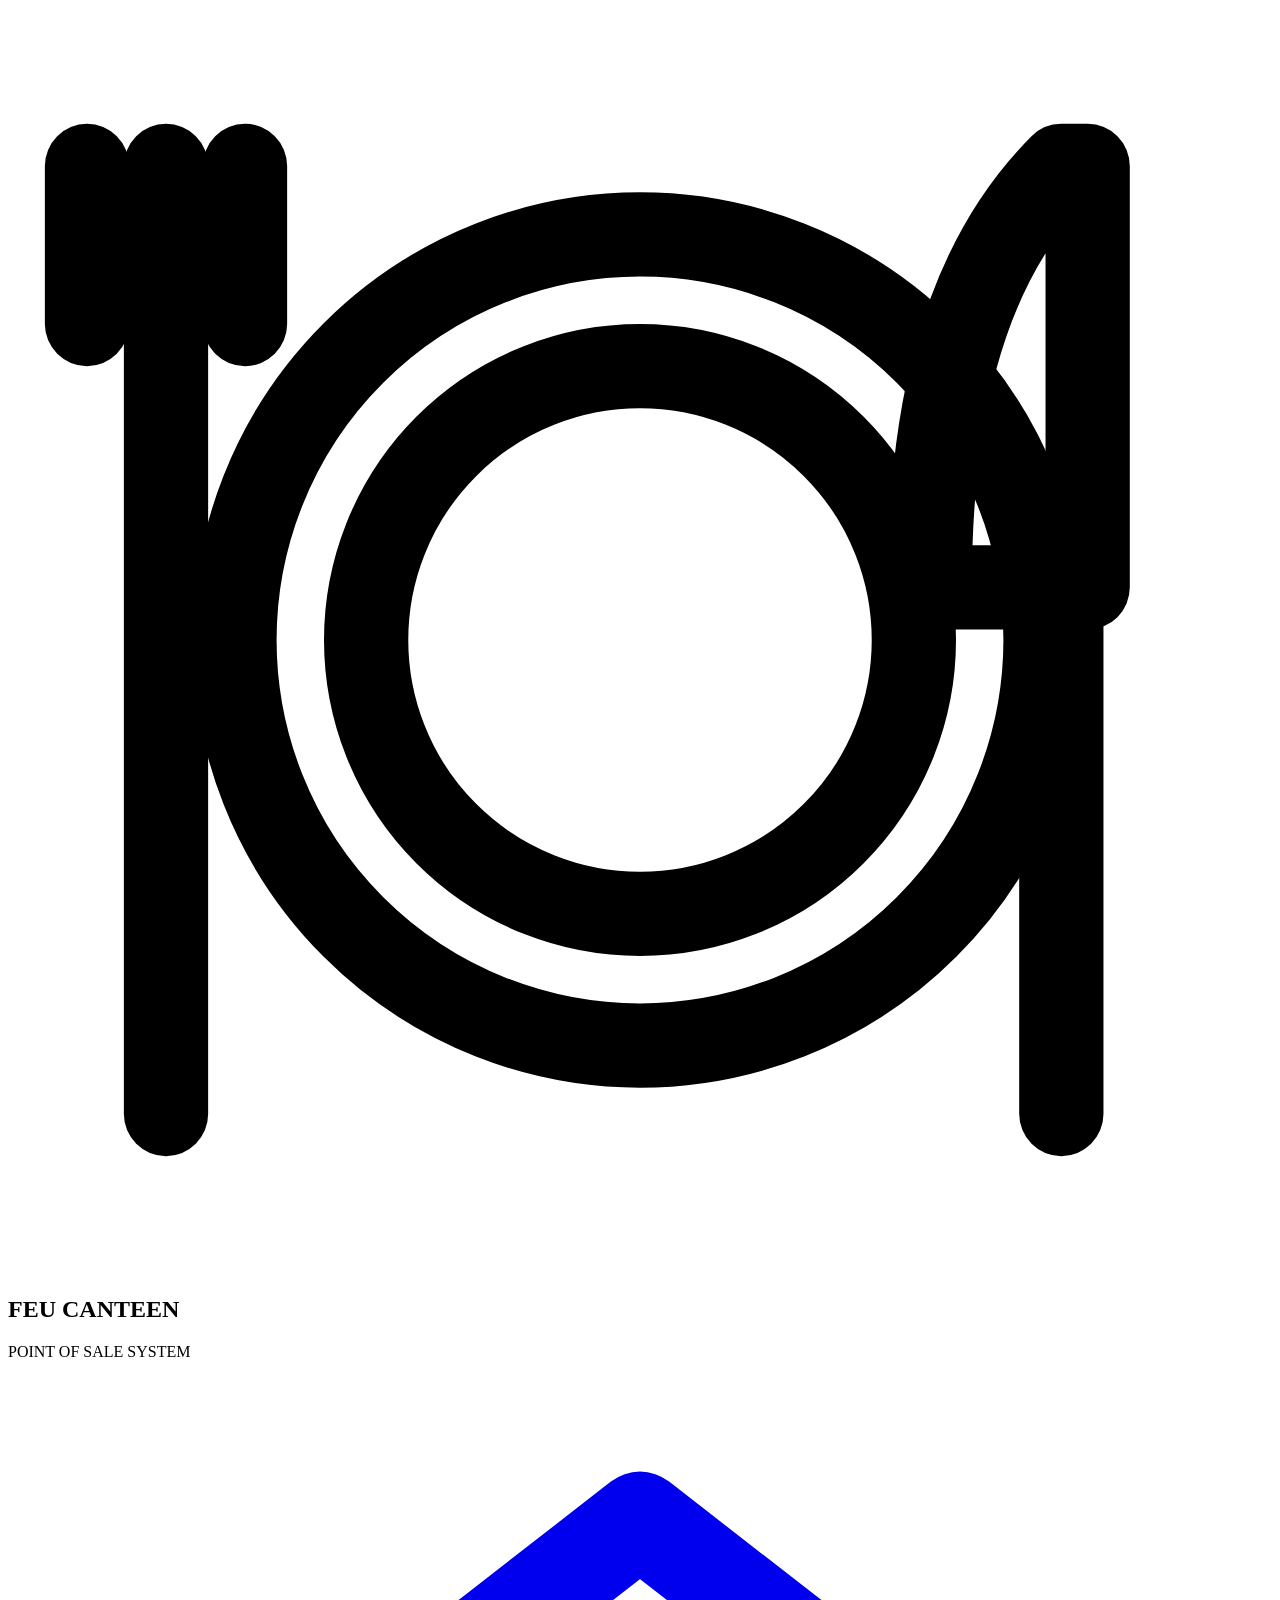
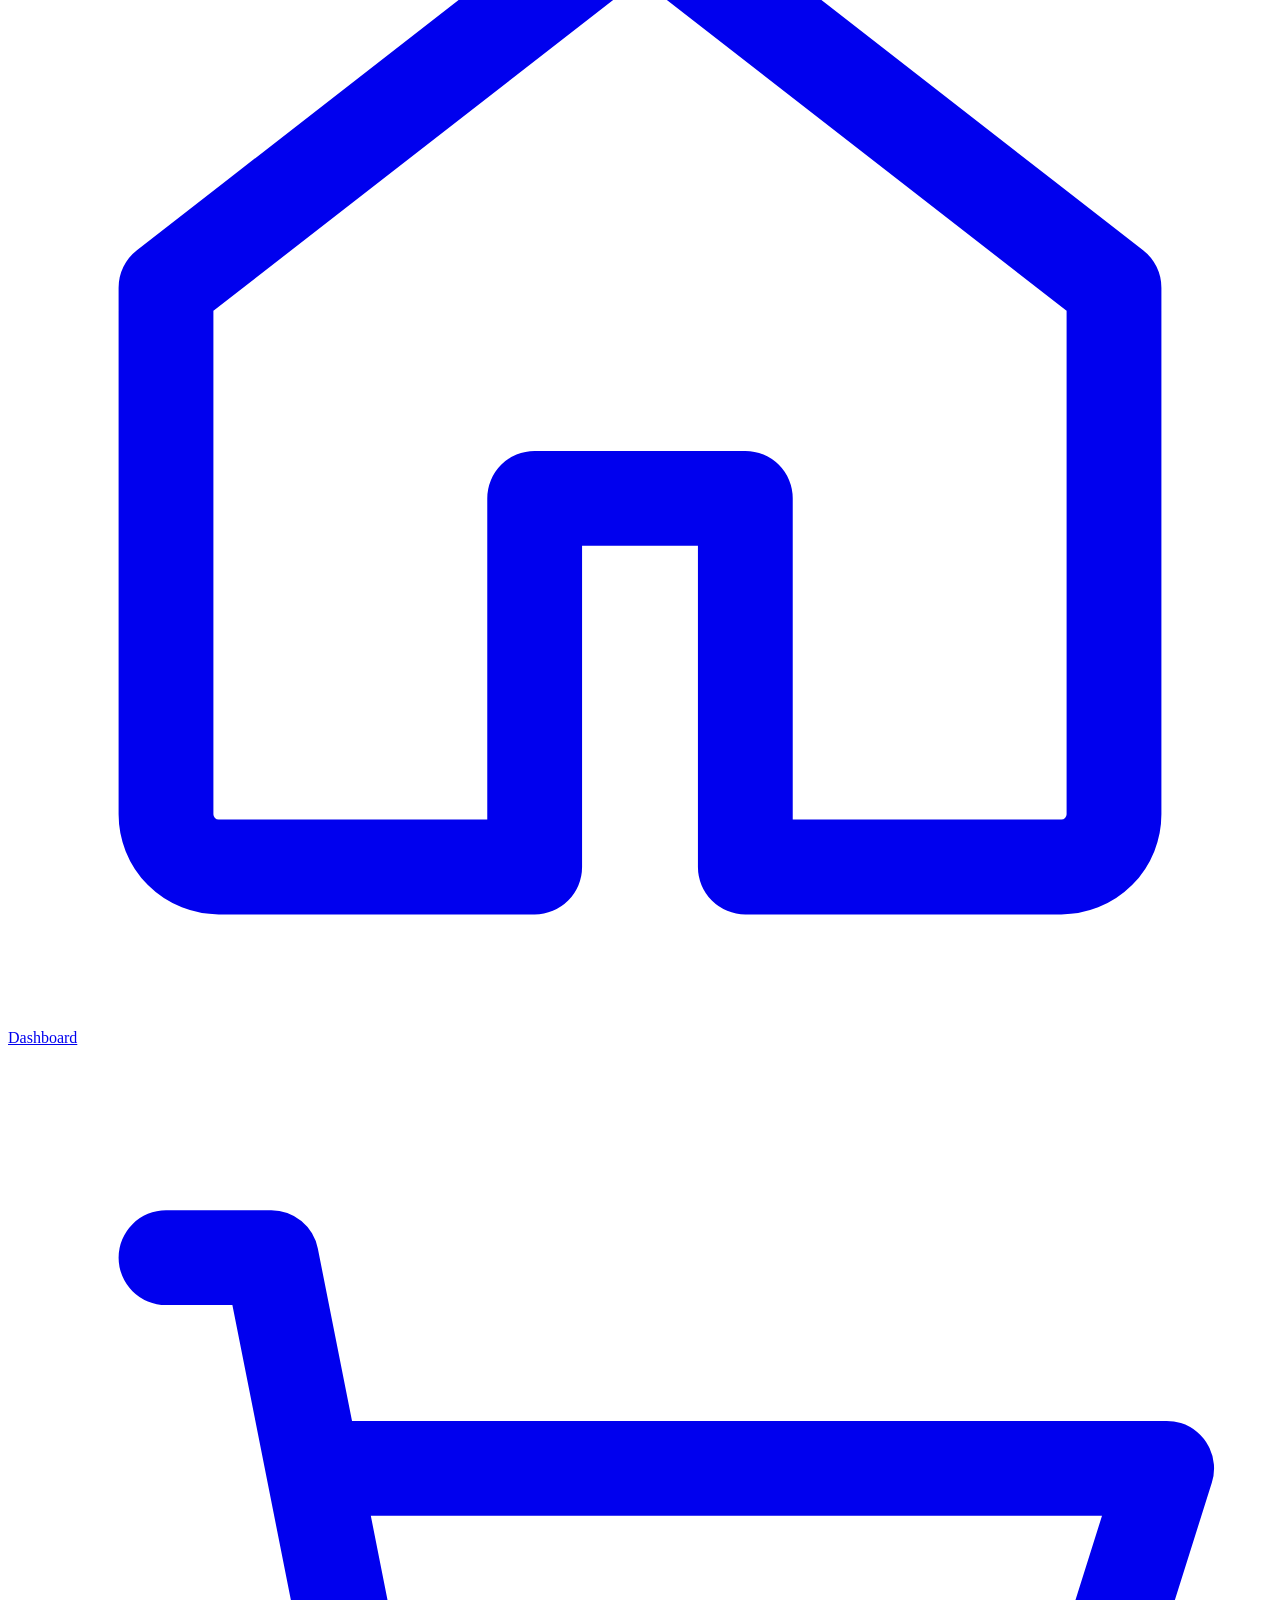
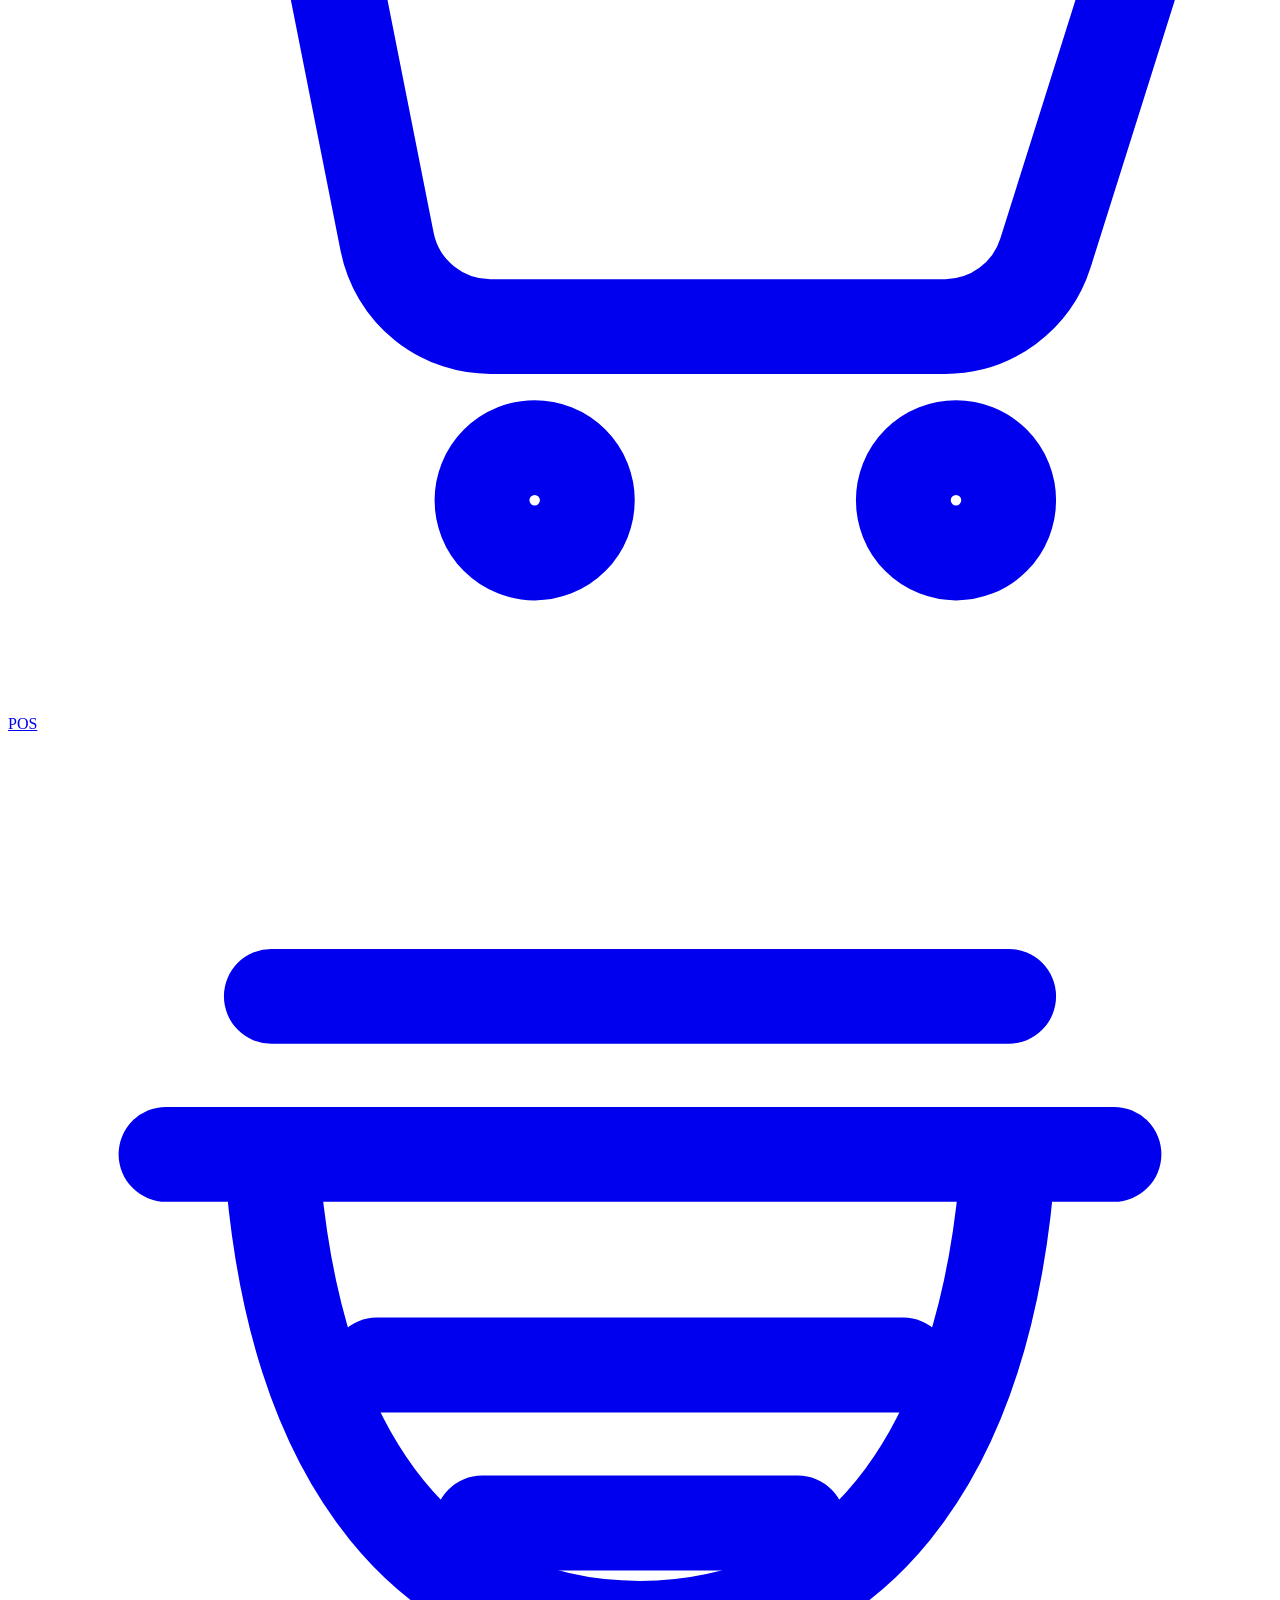
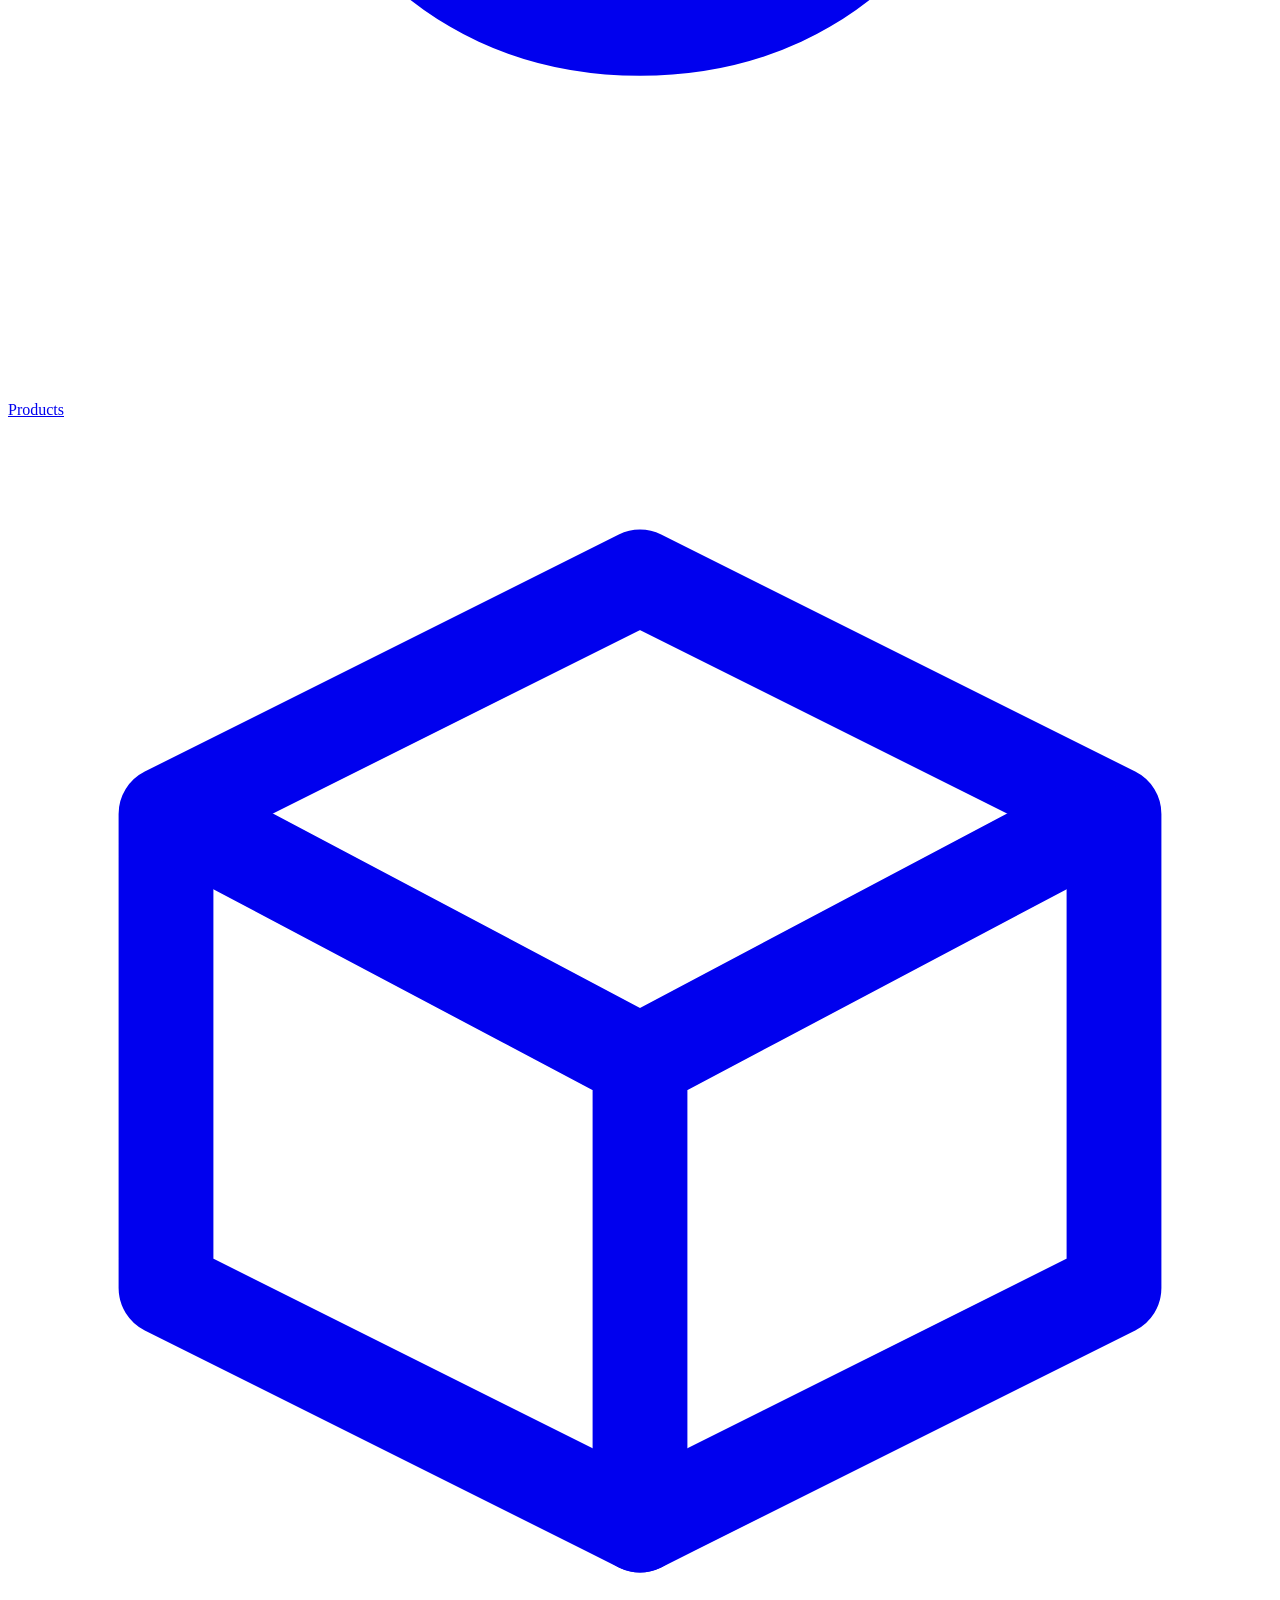
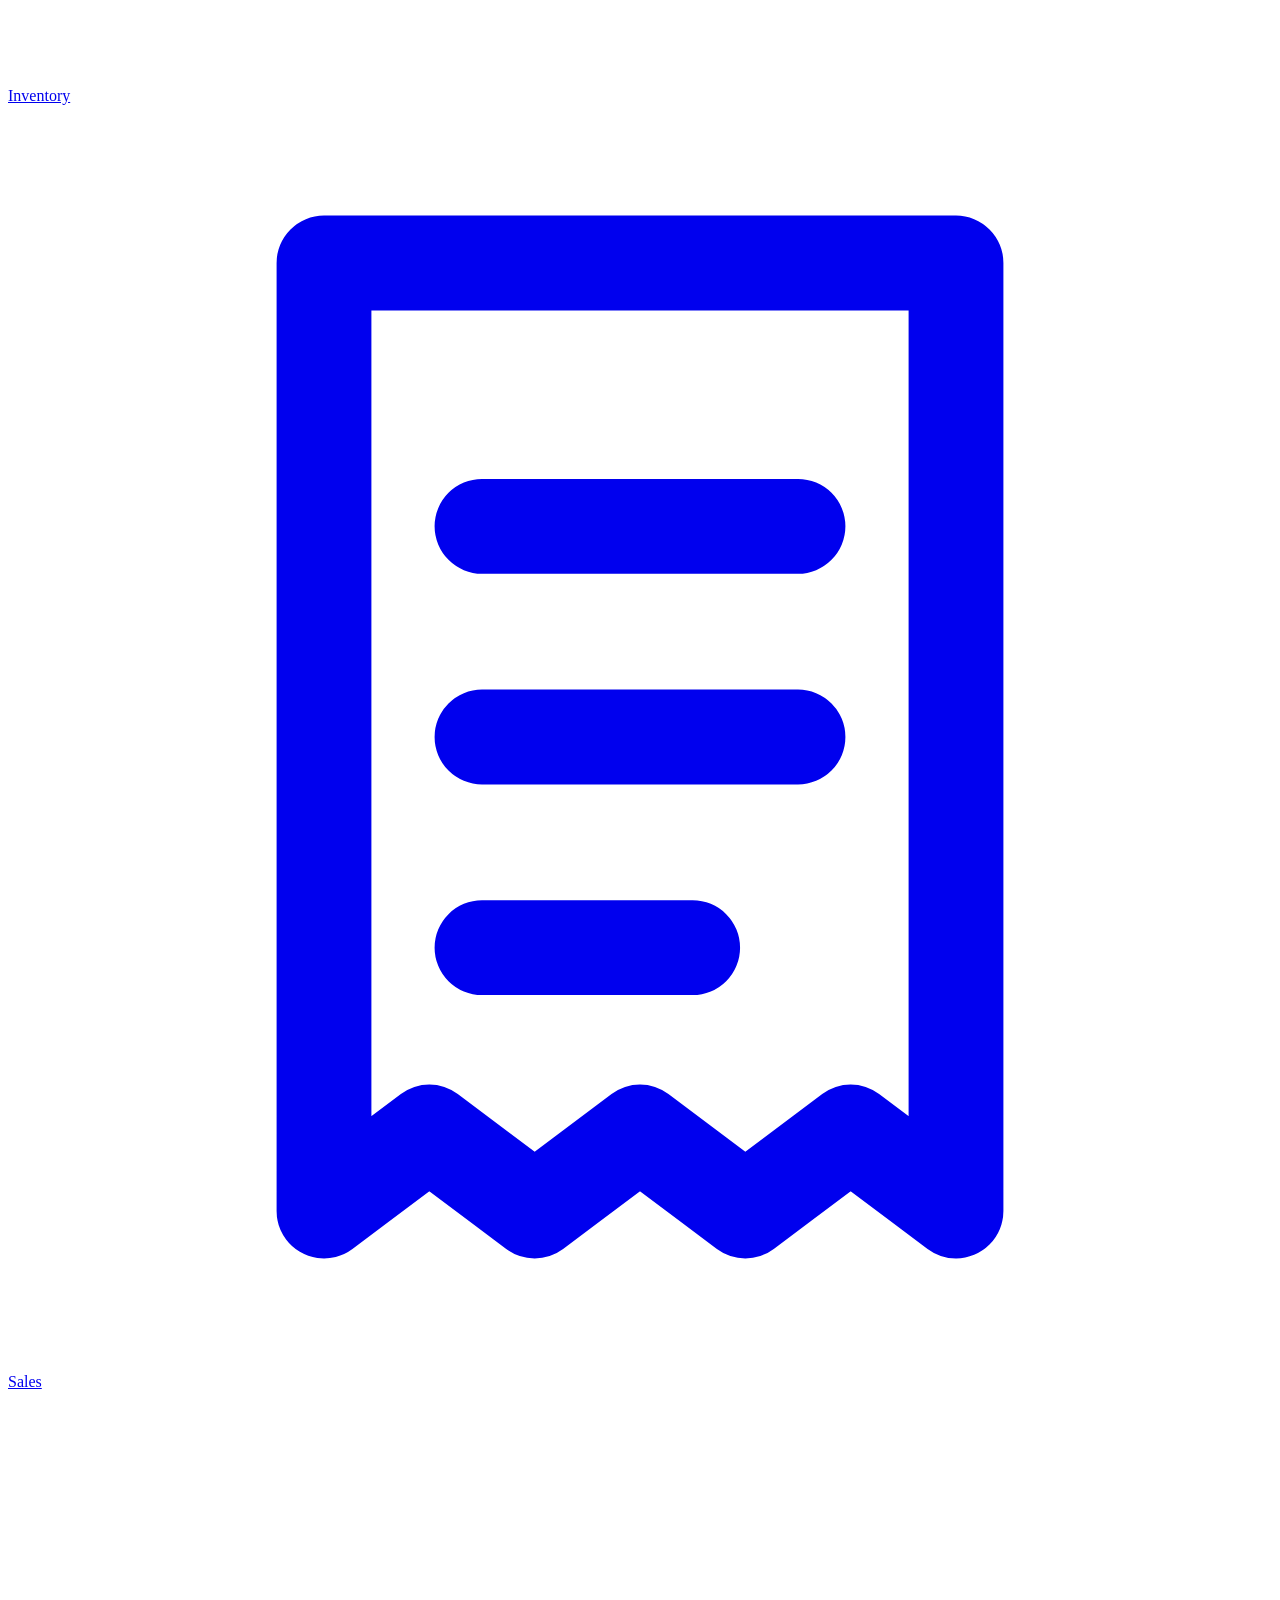
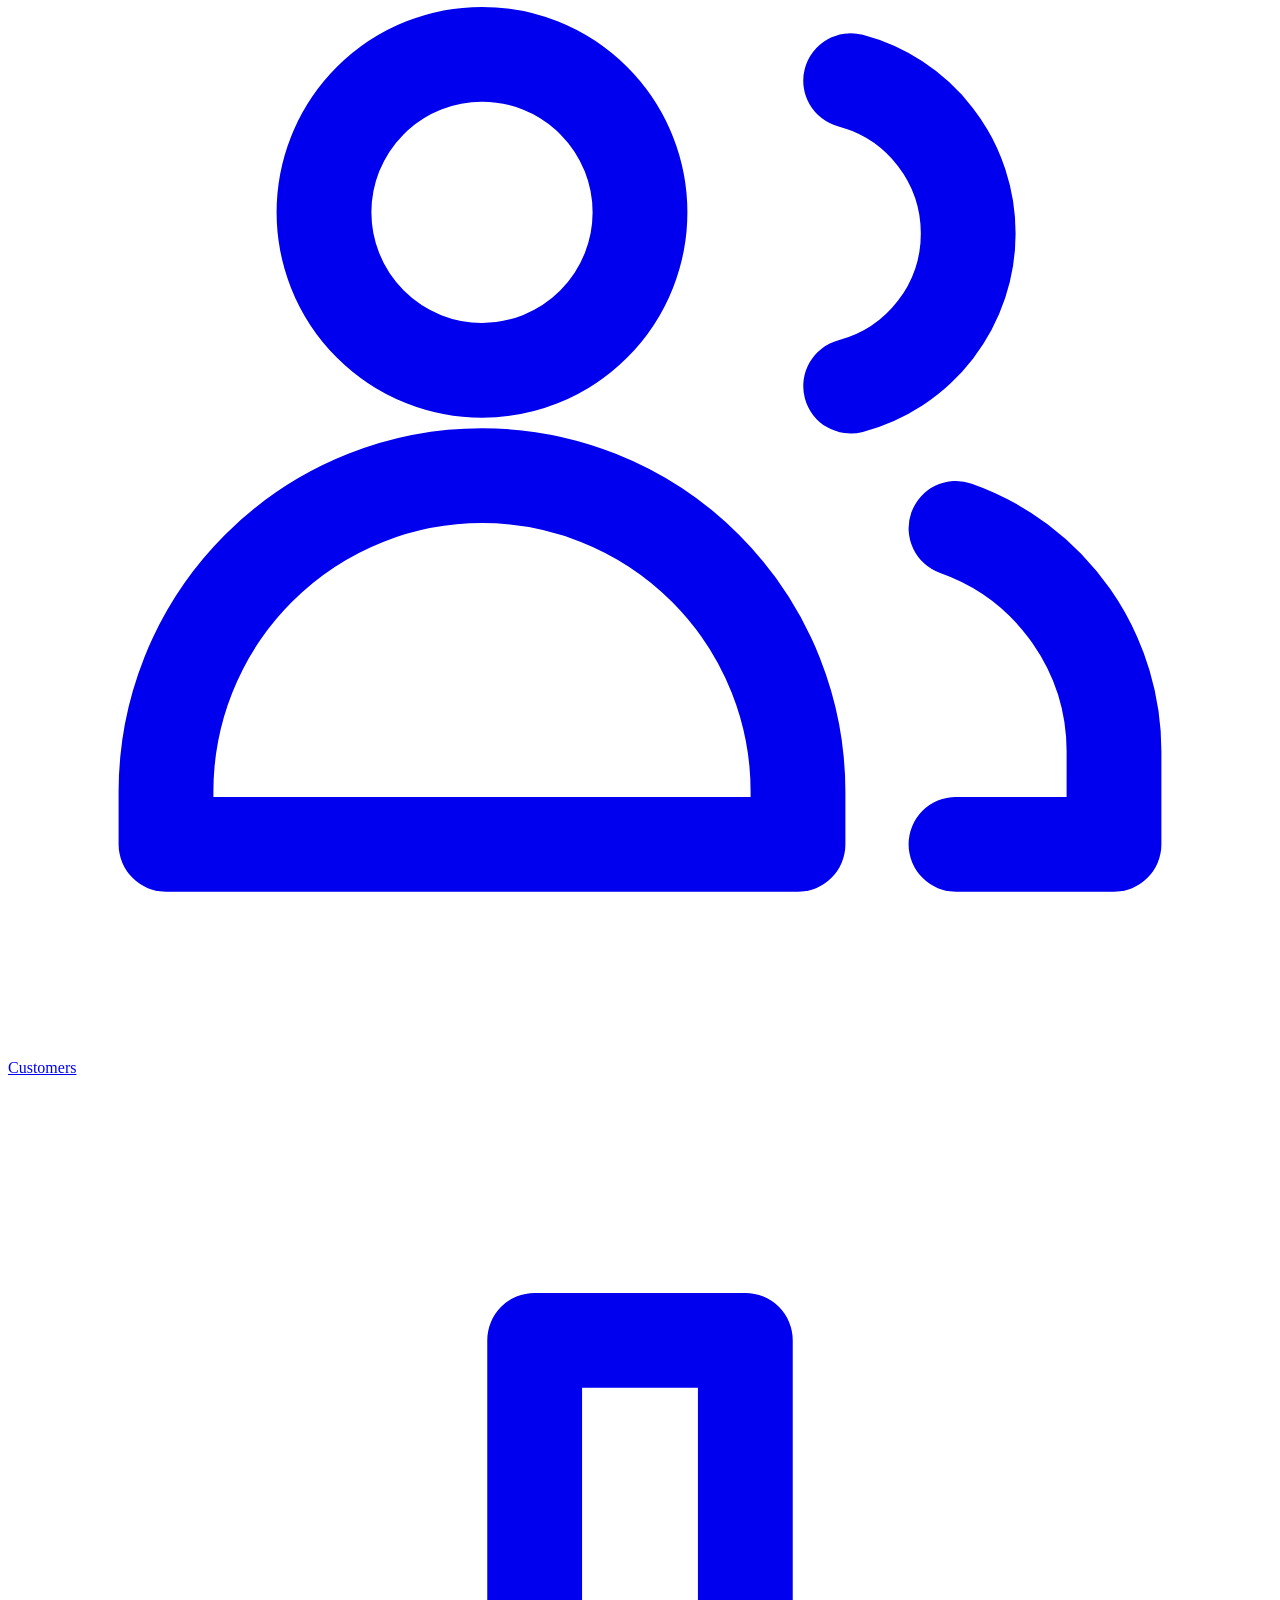
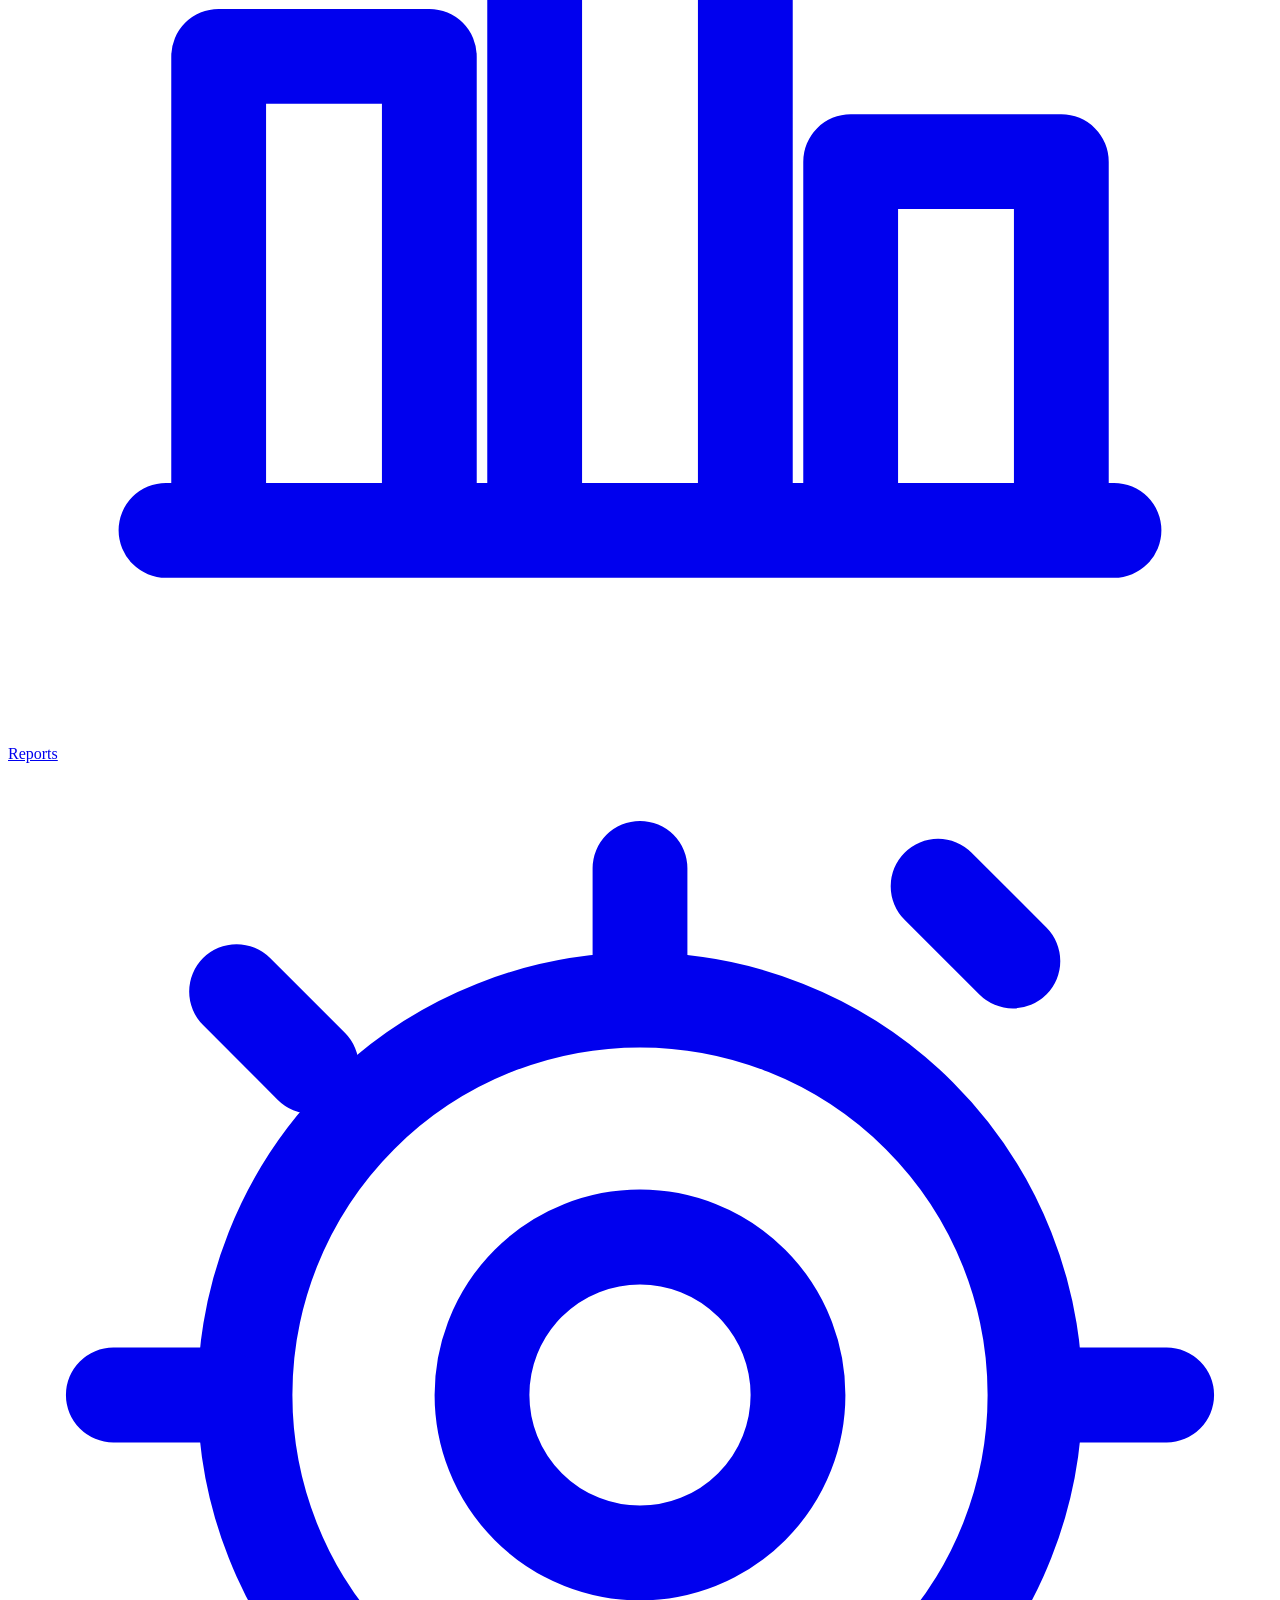
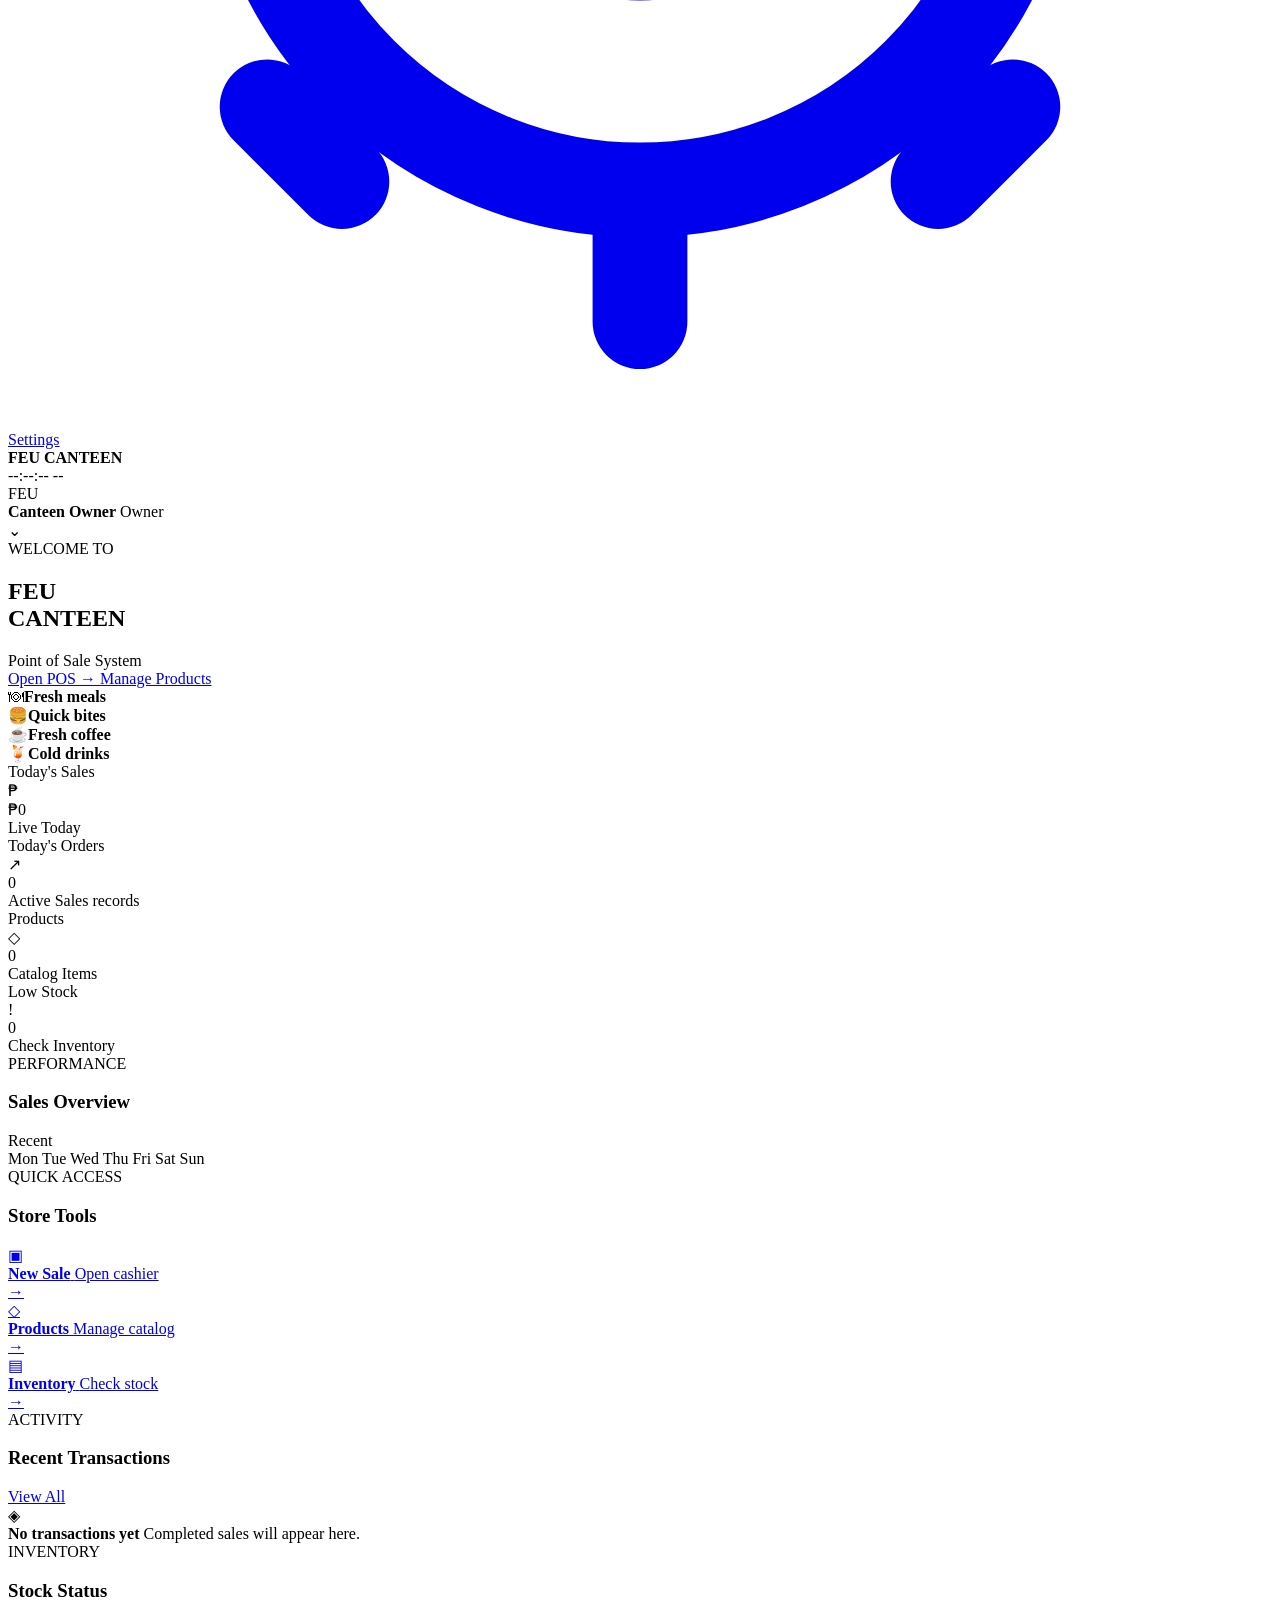
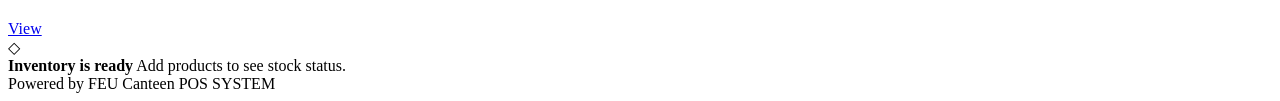
==== commit 2209ddf9: "Add files via upload" ====
--- a/index.html
+++ b/index.html
@@ -7,7 +7,6 @@
     <link rel="stylesheet" href="css/style.css">
     <link rel="stylesheet" href="css/canteen_motion.css">
     <link rel="stylesheet" href="css/canteen_theme.css">
-    <link rel="stylesheet" href="css/rent.css">
 </head>
 
 <body>
@@ -407,7 +406,6 @@
 
     </main>
 
-    <script src="js/rent.js"></script>
     <script src="js/app.js"></script>
 
 </body>
